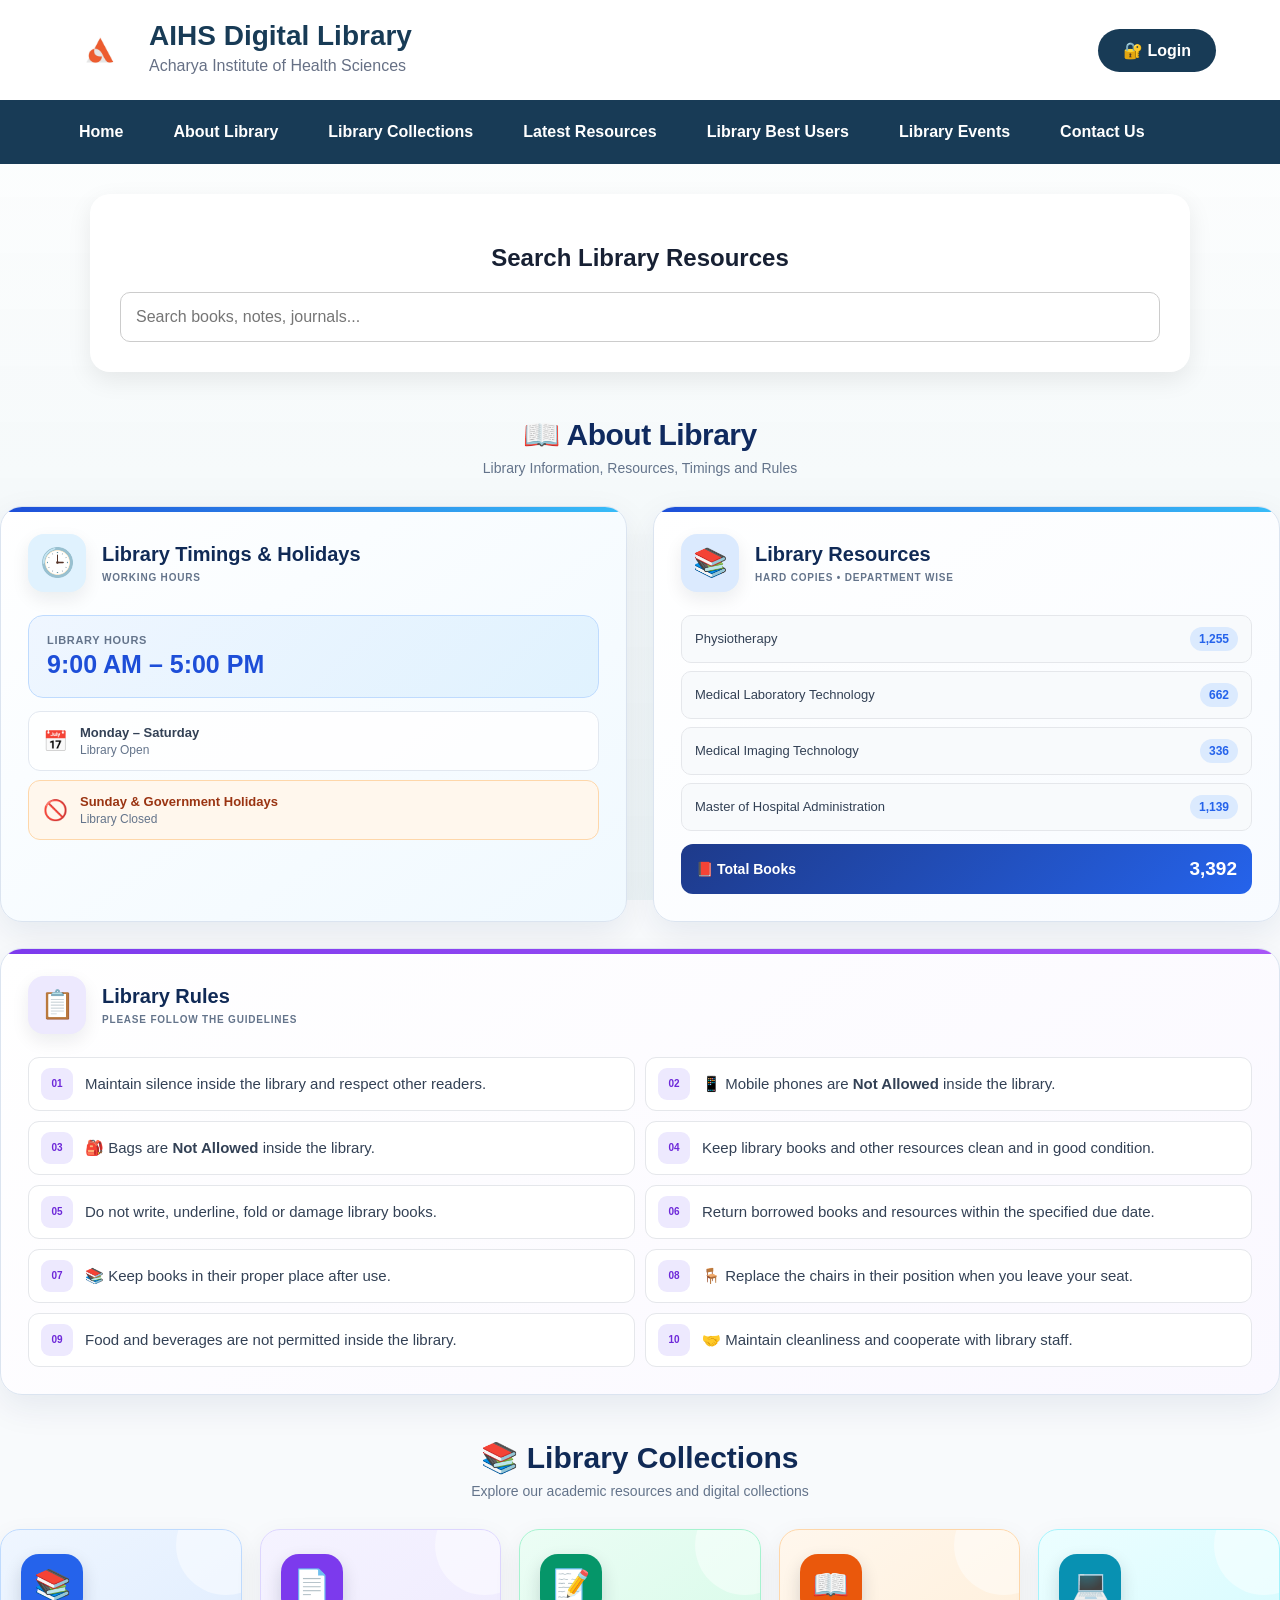
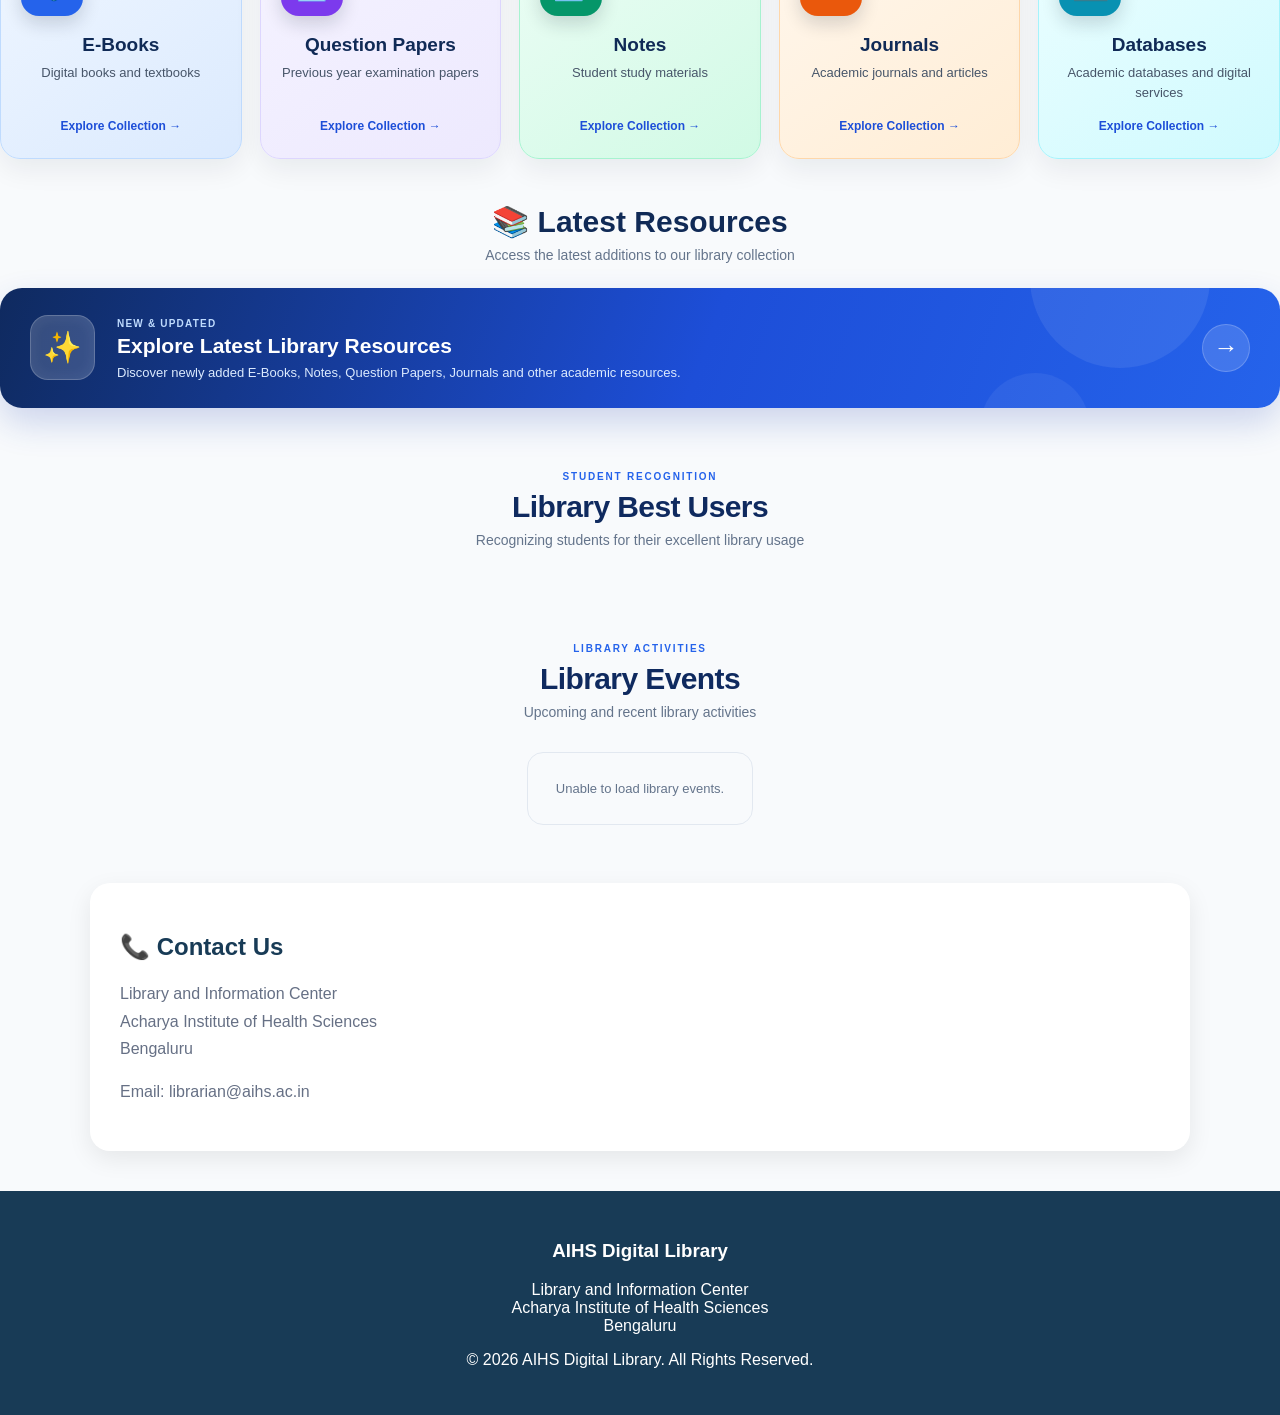
==== index.html @ 99855b99 "Refactor div for studentBestUsers section" ====
<!DOCTYPE html>
<html lang="en">

<head>

<meta charset="UTF-8">

<meta
name="viewport"
content="width=device-width, initial-scale=1.0"
>

<title>AIHS Digital Library</title>

<link
rel="stylesheet"
href="styles.css"
>

<script>

window.addEventListener("pageshow", function(event){

    if(event.persisted){

        location.reload();

    }

});

</script>

</head>


<body>


<!-- =====================================================
     PUBLIC HOME PAGE
===================================================== -->

<div id="publicHome">


<!-- =====================================================
     HEADER
===================================================== -->

<header class="public-header">

    <div class="public-brand">

        <img
        src="logo.jpg"
        alt="AIHS Logo"
        >

        <div>

            <h1>AIHS Digital Library</h1>

            <p>
                Acharya Institute of Health Sciences
            </p>

        </div>

    </div>


    <button
    class="login-btn"
    onclick="showLogin()"
    >

        🔐 Login

    </button>

</header>



<!-- =====================================================
     NAVIGATION
===================================================== -->

<nav class="menu">

    <a href="#searchSection">
        Home
    </a>

    <a href="#aboutSection">
        About Library
    </a>

    <a href="#collectionsSection">
        Library Collections
    </a>

    <a href="#latestSection">
        Latest Resources
    </a>

    <a href="#bestUsersSection">
        Library Best Users
    </a>

    <a href="#noticeSection">
        Library Events
    </a>

    <a href="#contactSection">
        Contact Us
    </a>

</nav>



<!-- =====================================================
     SEARCH
===================================================== -->

<section
id="searchSection"
class="home-search"
>

    <h2>
        Search Library Resources
    </h2>


    <input
    id="publicSearch"
    placeholder="Search books, notes, journals..."
    >

</section>


<!-- =========================
     ABOUT LIBRARY
     ========================= -->

<section id="aboutSection" class="about-library-section">

    <div class="section-title">
        <h2>📖 About Library</h2>
        <p>Library Information, Resources, Timings and Rules</p>
    </div>


    <div class="about-cards-grid">


        <!-- =====================
             CARD 1
             LIBRARY TIMINGS
             ===================== -->

        <div class="about-premium-card timing-card">

            <div class="premium-card-top">

                <div class="premium-icon timing-icon">
                    🕒
                </div>

                <div>
                    <h3>Library Timings & Holidays</h3>
                    <span class="card-label">
                        WORKING HOURS
                    </span>
                </div>

            </div>


            <div class="timing-highlight">

                <span class="timing-small">
                    Library Hours
                </span>

                <strong>
                    9:00 AM – 5:00 PM
                </strong>

            </div>


            <div class="timing-day">

                <span>📅</span>

                <div>
                    <strong>Monday – Saturday</strong>
                    <small>Library Open</small>
                </div>

            </div>


            <div class="timing-holiday">

                <span>🚫</span>

                <div>
                    <strong>
                        Sunday & Government Holidays
                    </strong>

                    <small>
                        Library Closed
                    </small>
                </div>

            </div>

        </div>



        <!-- =====================
             CARD 2
             LIBRARY RESOURCES
             ===================== -->

        <div class="about-premium-card resource-card">

            <div class="premium-card-top">

                <div class="premium-icon resource-icon">
                    📚
                </div>

                <div>
                    <h3>Library Resources</h3>

                    <span class="card-label">
                        HARD COPIES • DEPARTMENT WISE
                    </span>
                </div>

            </div>


            <div class="department-list">

                <div class="department-row">

                    <span>
                        Physiotherapy
                    </span>

                    <strong>
                        1,255
                    </strong>

                </div>


                <div class="department-row">

                    <span>
                        Medical Laboratory Technology
                    </span>

                    <strong>
                        662
                    </strong>

                </div>


                <div class="department-row">

                    <span>
                        Medical Imaging Technology
                    </span>

                    <strong>
                        336
                    </strong>

                </div>


                <div class="department-row">

                    <span>
                        Master of Hospital Administration
                    </span>

                    <strong>
                        1,139
                    </strong>

                </div>

            </div>


            <div class="total-books">

                <span>
                    📕 Total Books
                </span>

                <strong>
                    3,392
                </strong>

            </div>

        </div>



        <!-- =====================
             CARD 3
             LIBRARY RULES
             ===================== -->

        <div class="about-premium-card rules-card">

            <div class="premium-card-top">

                <div class="premium-icon rules-icon">
                    📋
                </div>

                <div>

                    <h3>
                        Library Rules
                    </h3>

                    <span class="card-label">
                        PLEASE FOLLOW THE GUIDELINES
                    </span>

                </div>

            </div>


            <div class="rules-list">


                <div class="rule-row">

                    <span class="rule-number">
                        01
                    </span>

                    <span>
                        Maintain silence inside the library and respect other readers.
                    </span>

                </div>


                <div class="rule-row">

                    <span class="rule-number">
                        02
                    </span>

                    <span>
                        📱 Mobile phones are <strong>Not Allowed</strong> inside the library.
                    </span>

                </div>


                <div class="rule-row">

                    <span class="rule-number">
                        03
                    </span>

                    <span>
                        🎒 Bags are <strong>Not Allowed</strong> inside the library.
                    </span>

                </div>


                <div class="rule-row">

                    <span class="rule-number">
                        04
                    </span>

                    <span>
                        Keep library books and other resources clean and in good condition.
                    </span>

                </div>


                <div class="rule-row">

                    <span class="rule-number">
                        05
                    </span>

                    <span>
                        Do not write, underline, fold or damage library books.
                    </span>

                </div>


                <div class="rule-row">

                    <span class="rule-number">
                        06
                    </span>

                    <span>
                        Return borrowed books and resources within the specified due date.
                    </span>

                </div>


                <div class="rule-row">

                    <span class="rule-number">
                        07
                    </span>

                    <span>
                        📚 Keep books in their proper place after use.
                    </span>

                </div>


                <div class="rule-row">

                    <span class="rule-number">
                        08
                    </span>

                    <span>
                        🪑 Replace the chairs in their position when you leave your seat.
                    </span>

                </div>


                <div class="rule-row">

                    <span class="rule-number">
                        09
                    </span>

                    <span>
                        Food and beverages are not permitted inside the library.
                    </span>

                </div>


                <div class="rule-row">

                    <span class="rule-number">
                        10
                    </span>

                    <span>
                        🤝 Maintain cleanliness and cooperate with library staff.
                    </span>

                </div>


            </div>

        </div>

    </div>

</section>


<!-- =========================
     LIBRARY COLLECTIONS
     ========================= -->

<section id="collectionsSection" class="collections-section">

    <div class="section-title">
        <h2>📚 Library Collections</h2>
        <p>Explore our academic resources and digital collections</p>
    </div>

    <div class="collections-grid">

        <!-- E-BOOKS -->
        <div
            class="collection-card collection-ebooks"
            onclick="openProtected('ebooks')"
        >

            <div class="collection-icon">
                📚
            </div>

            <div class="collection-content">

                <h3>E-Books</h3>

                <p>
                    Digital books and textbooks
                </p>

                <span class="collection-link">
                    Explore Collection →
                </span>

            </div>

        </div>


        <!-- QUESTION PAPERS -->
        <div
            class="collection-card collection-papers"
            onclick="openProtected('questionpapers')"
        >

            <div class="collection-icon">
                📄
            </div>

            <div class="collection-content">

                <h3>Question Papers</h3>

                <p>
                    Previous year examination papers
                </p>

                <span class="collection-link">
                    Explore Collection →
                </span>

            </div>

        </div>


        <!-- NOTES -->
        <div
            class="collection-card collection-notes"
            onclick="openProtected('notes')"
        >

            <div class="collection-icon">
                📝
            </div>

            <div class="collection-content">

                <h3>Notes</h3>

                <p>
                    Student study materials
                </p>

                <span class="collection-link">
                    Explore Collection →
                </span>

            </div>

        </div>


        <!-- JOURNALS -->
        <div
            class="collection-card collection-journals"
            onclick="openProtected('journals')"
        >

            <div class="collection-icon">
                📖
            </div>

            <div class="collection-content">

                <h3>Journals</h3>

                <p>
                    Academic journals and articles
                </p>

                <span class="collection-link">
                    Explore Collection →
                </span>

            </div>

        </div>


        <!-- DATABASES -->
        <div
            class="collection-card collection-databases"
            onclick="openProtected('databases')"
        >

            <div class="collection-icon">
                💻
            </div>

            <div class="collection-content">

                <h3>Databases</h3>

                <p>
                    Academic databases and digital services
                </p>

                <span class="collection-link">
                    Explore Collection →
                </span>

            </div>

        </div>

    </div>

</section>

<!-- =========================
     LATEST RESOURCES
     ========================= -->

<section id="latestSection" class="latest-resources-section">

    <div class="section-title">

        <h2>📚 Latest Resources</h2>

        <p>
            Access the latest additions to our library collection
        </p>

    </div>


    <div
        class="latest-resource-bar"
        onclick="openProtected('latest')"
    >

        <div class="latest-resource-icon">
            ✨
        </div>


        <div class="latest-resource-content">

            <span class="latest-resource-label">
                NEW & UPDATED
            </span>

            <h3>
                Explore Latest Library Resources
            </h3>

            <p>
                Discover newly added E-Books, Notes,
                Question Papers, Journals and other
                academic resources.
            </p>

        </div>


        <div class="latest-resource-arrow">
            →
        </div>

    </div>

</section>
    
<!-- =========================
     LIBRARY BEST USERS
     ========================= -->

<section id="bestUsersSection" class="best-users-section">

    <div class="section-title">

        <span class="section-kicker">
            STUDENT RECOGNITION
        </span>

        <h2>
            Library Best Users
        </h2>

        <p>
            Recognizing students for their excellent library usage
        </p>

    </div>


    <div
        id="publicBestUsers"
        class="professional-users-grid"
    >
    </div>

</section>
    
<section id="noticeSection" class="library-events-section">

    <div class="section-title">
        <span class="section-kicker">LIBRARY ACTIVITIES</span>
        <h2>Library Events</h2>
        <p>Upcoming and recent library activities</p>
    </div>

    <div id="publicEvents" class="professional-events-grid">

        <div class="professional-loading">
            <div class="loading-line"></div>
            <span>Loading Events...</span>
        </div>

    </div>

</section>


<!-- =====================================================
     CONTACT US
===================================================== -->

<section
id="contactSection"
class="contact-box"
>

    <h2>
        📞 Contact Us
    </h2>


    <p>

        Library and Information Center<br>

        Acharya Institute of Health Sciences<br>

        Bengaluru

    </p>


    <p>

        Email: librarian@aihs.ac.in

    </p>

</section>


</div>



<!-- =====================================================
     LOGIN POPUP
===================================================== -->

<div
id="loginView"
class="login-overlay hidden"
>


    <div class="login-card">


        <button
        class="close-login"
        onclick="closeLogin()"
        >

            ✖

        </button>



        <img
        src="logo.jpg"
        class="logo"
        alt="AIHS Logo"
        >



        <h1>
            Acharya Institute of Health Sciences
        </h1>



        <h2>
            Digital Library
        </h2>



        <p class="sub">

            Students & Staff — Secure Library Access

        </p>



        <!-- ROLE TABS -->

        <div class="role-tabs">


            <button
            class="role active"
            data-role="Student"
            >

                Student

            </button>



            <button
            class="role"
            data-role="Staff"
            >

                Staff

            </button>



            <button
            class="role"
            data-role="Librarian"
            >

                Librarian

            </button>


        </div>



        <!-- LOGIN FORM -->

        <form id="loginForm">


            <input
            id="username"
            placeholder="User ID"
            required
            >



            <input
            id="password"
            type="password"
            placeholder="Password"
            required
            >



            <button
            class="primary"
            type="submit"
            >

                Login

            </button>


        </form>



        <div
        id="loginMsg"
        class="msg"
        ></div>



        <p class="note">

            Only authorized AIHS students, staff and
            librarian accounts can access resources.

        </p>


    </div>

</div>



<!-- =====================================================
     LOGGED-IN APPLICATION
     DO NOT REMOVE
===================================================== -->

<div
id="appView"
class="hidden"
>


<header>


    <div class="brand">

        <img
        src="logo.jpg"
        alt="AIHS Logo"
        >

        <div>

            <strong>
                AIHS Digital Library
            </strong>

            <small>
                Acharya Institute of Health Sciences
            </small>

        </div>

    </div>


    <div class="userbar">

        <span id="userInfo"></span>

        <button id="logout">
            Logout
        </button>

    </div>


</header>



<main>


<!-- =====================================================
     STUDENT HERO / SEARCH
===================================================== -->

<section class="hero">


    <h1>
        Welcome to AIHS Digital Library
    </h1>


    <input
    id="search"
    class="big-search"
    placeholder="🔍 Search books, notes, journals, question papers..."
    >


</section>



<!-- =====================================================
     STUDENT DASHBOARD
===================================================== -->

<section
id="studentDashboard"
class="student-dashboard hidden"
>


    <h2>
        📚 Library Collections
    </h2>


    <div class="collection-grid">


        <div
        class="collection-card"
        onclick="openProtected('E-book')"
        >

            <h1>📚</h1>

            <h3>
                E-Books
            </h3>

            <p>
                Digital Books
            </p>

        </div>



        <div
        class="collection-card"
        onclick="openProtected('Question Paper')"
        >

            <h1>📄</h1>

            <h3>
                Question Papers
            </h3>

            <p>
                Previous Examination Papers
            </p>

        </div>



        <div
        class="collection-card"
        onclick="openProtected('Notes')"
        >

            <h1>📝</h1>

            <h3>
                Notes
            </h3>

            <p>
                Study Materials
            </p>

        </div>



        <div
        class="collection-card"
        onclick="openProtected('Journal')"
        >

            <h1>📖</h1>

            <h3>
                Journals
            </h3>

            <p>
                Research Articles
            </p>

        </div>



        <div
        class="collection-card"
        onclick="openProtected('Database')"
        >

            <h1>💻</h1>

            <h3>
                Databases
            </h3>

            <p>
                Academic Databases
            </p>

        </div>


    </div>



    <!-- =================================================
         STUDENT LATEST RESOURCES
    ================================================= -->

    <section class="dashboard-section">


        <div class="section-head">

            <h2>
                📚 Latest Resources
            </h2>

        </div>


        <div
        id="studentLatestResources"
        class="grid"
        >

            Loading Latest Resources...

        </div>


    </section>



    <!-- =================================================
         STUDENT LIBRARY ACTIVITIES
    ================================================= -->

    <section class="dashboard-section">


        <div class="section-head">

            <h2>
            🎉 Library Events & Activities
            </h2>

        </div>


        <div class="activities-grid">


            <!-- BEST USERS -->

            <div class="activity-card">


                <div class="activity-icon">
                    🏆
                </div>


                <div class="activity-content">


                    <h3>
                        Library Best Users
                    </h3>


                    <p>

                        Top students and staff members
                        who actively use the library resources.

                    </p>


                    <div
id="studentBestUsers"
class="activity-list"
>
</div>


                </div>


            </div>



            <!-- EVENTS -->

            <div class="activity-card">


                <div class="activity-icon">
                    🎉
                </div>


                <div class="activity-content">


                    <h3>
                        Library Events
                    </h3>


                    <p>

                        Quiz, Exhibition, Conference,
                        Workshop, Seminar, Orientation
                        and other library activities.

                    </p>


                    <div
id="studentEvents"
class="student-events-grid"
>

    Loading Events...

</div>


                </div>


            </div>


        </div>


    </section>



    <!-- =================================================
         RESOURCE BOX
    ================================================= -->

    <section
    id="resourceBox"
    class="dashboard-section hidden student-hide"
    >


        <div class="section-head">


            <h2>
                📚 Library Resources
            </h2>


            <span id="count"></span>


        </div>



        <div
        id="resources"
        class="grid"
        ></div>



        <div
        id="empty"
        class="empty hidden"
        >

            No resources found.

        </div>


    </section>



    <!-- =================================================
         ADMIN PANEL
    ================================================= -->

    <section
    id="adminPanel"
    class="admin hidden"
    >


        <h2>
            📚 Library Administration
        </h2>


        <div class="collection-grid">


            <div
            class="collection-card"
            onclick="openAdminPage('administration.html')"
            >

                <h1>📚</h1>

                <h3>
                    Library Administration
                </h3>

                <p>
                    Manage Books, Notes, Journals, Users
                </p>

            </div>



            <div
            class="collection-card"
            onclick="openAdminPage('eventsAdmin.html')"
            >

                <h1>🎉</h1>

                <h3>
                    Library Events
                </h3>

                <p>
                    Add, Edit and Delete Events
                </p>

            </div>


        </div>


    </section>


</main>

</div>



<!-- =====================================================
     FOOTER
===================================================== -->

<footer class="footer">


    <h3>
        AIHS Digital Library
    </h3>


    <p>

        Library and Information Center<br>

        Acharya Institute of Health Sciences<br>

        Bengaluru

    </p>


    <p>

        © 2026 AIHS Digital Library.
        All Rights Reserved.

    </p>


</footer>



<script src="app.js"></script>


</body>

</html>
---- styles.css ----
*{
box-sizing:border-box;
}

html{
scroll-behavior:smooth;
}

body{
margin:0;
font-family:Arial,Helvetica,sans-serif;
color:#172033;
background:#eef3f5;
}


body:before{
content:"";
position:fixed;
inset:0;
background:
linear-gradient(
rgba(255,255,255,.88),
rgba(236,244,246,.94)
),
url("https://images.unsplash.com/photo-1507842217343-583bb7270b66?auto=format&fit=crop&w=1800&q=80")
center/cover;
z-index:-1;
}


.hidden{
display:none!important;
}


/* ================= HEADER ================= */


.public-header{

display:flex;
justify-content:space-between;
align-items:center;

padding:15px 5%;

background:white;

box-shadow:0 5px 20px rgba(0,0,0,.08);

position:sticky;
top:0;

z-index:100;

}


.public-brand{

display:flex;
align-items:center;
gap:15px;

}


.public-brand img{

width:70px;
height:70px;

object-fit:contain;

background:white;

border-radius:10px;

}


.public-brand h1{

margin:0;

font-size:28px;

color:#183b56;

}


.public-brand p{

margin:5px 0;

color:#667085;

}


/* LOGIN BUTTON */


.login-btn{

background:#183b56;

color:white;

border:none;

padding:12px 25px;

border-radius:25px;

font-size:16px;

font-weight:bold;

cursor:pointer;

transition:.3s;

}


.login-btn:hover{

transform:translateY(-3px);

}



/* ================= MENU ================= */


.menu{

display:flex;

gap:20px;

padding:15px 5%;

background:#183b56;

position:sticky;

top:0;

z-index:100;

overflow-x:auto;

}


.menu a{

color:white;

text-decoration:none;

font-weight:600;

white-space:nowrap;

padding:8px 15px;

border-radius:8px;

transition:.3s;

}


.menu a:hover{

background:white;

color:#183b56;

}


/* ================= SEARCH ================= */


.home-search{

width:90%;

max-width:1100px;

margin:30px auto;

background:white;

padding:30px;

border-radius:20px;

box-shadow:0 8px 25px rgba(0,0,0,.08);

text-align:center;

}


.home-search input{

width:100%;

padding:15px;

border-radius:10px;

border:1px solid #ccc;

font-size:16px;

}



/* ================= BOX COMMON ================= */


.home-box,
.notice-box,
.about-box,
.contact-box{

width:90%;

max-width:1100px;

margin:25px auto;

background:white;

padding:30px;

border-radius:20px;

box-shadow:0 8px 25px rgba(0,0,0,.08);

}



/* ================= COLLECTION ================= */


.collection-grid{

display:grid;

grid-template-columns:
repeat(auto-fit,minmax(220px,1fr));

gap:20px;

}



.collection-card{

background:#f8fafc;

padding:25px;

border-radius:18px;

text-align:center;

transition:.3s;

cursor:pointer;

}



.collection-card:hover{

transform:translateY(-8px);

box-shadow:0 15px 30px rgba(0,0,0,.15);

}


.collection-card h1{

font-size:45px;

margin:0;

}


.collection-card h3{

color:#183b56;

}



/* ================= NOTICE ================= */


.notice-box li{

padding:8px;

font-size:16px;

}


/* ================= ABOUT CONTACT ================= */


.about-box h2,
.contact-box h2{

color:#183b56;

}


.about-box p,
.contact-box p{

line-height:1.7;

color:#667085;

}



/* ================= LOGIN POPUP ================= */


.login-overlay{

position:fixed;

inset:0;

background:rgba(0,0,0,.55);

display:flex;

justify-content:flex-end;

align-items:flex-start;

padding:80px 40px;

z-index:1000;

}


.login-card{

width:380px;

background:white;

padding:30px;

border-radius:20px;

box-shadow:0 20px 60px rgba(0,0,0,.3);

text-align:center;

}


.logo{

width:100px;

height:100px;

object-fit:contain;

}


.login-card input{

width:100%;

padding:12px;

margin:6px 0;

border-radius:10px;

border:1px solid #ccc;

}


.role-tabs{

display:flex;

gap:8px;

margin:20px 0;

}


.role{

flex:1;

padding:10px;

border-radius:10px;

border:1px solid #ddd;

background:white;

cursor:pointer;

}


.role.active{

background:#183b56;

color:white;

}



.primary{

width:100%;

padding:13px;

background:#183b56;

color:white;

border:none;

border-radius:10px;

font-weight:bold;

cursor:pointer;

}



/* ================= DASHBOARD ================= */


header{

background:#183b56;

color:white;

padding:12px 5%;

display:flex;

justify-content:space-between;

align-items:center;

}


.brand{

display:flex;

gap:12px;

align-items:center;

}


.brand img{

width:50px;

height:50px;

background:white;

border-radius:8px;

}



main{

width:min(1200px,92%);

margin:25px auto;

}


.hero{

background:white;

padding:30px;

border-radius:20px;

}



/* SEARCH TOOLBAR */


.toolbar{

display:grid;

grid-template-columns:2fr 1fr 1fr 1fr;

gap:10px;

background:white;

padding:15px;

border-radius:15px;

}



.toolbar input,
.toolbar select{

padding:12px;

border-radius:10px;

border:1px solid #ccc;

}



/* RESOURCE CARDS */


.grid{

display:grid;

grid-template-columns:
repeat(auto-fit,minmax(250px,1fr));

gap:20px;

}


.card{

background:white;

padding:20px;

border-radius:18px;

box-shadow:0 8px 25px rgba(0,0,0,.08);

}



/* FOOTER */


.footer{

background:#183b56;

color:white;

text-align:center;

padding:30px;

margin-top:40px;

}



/* MOBILE */


@media(max-width:800px){

.public-header{

flex-direction:column;

gap:15px;

}


.menu{

top:0;

}


.toolbar{

grid-template-columns:1fr;

}


.login-overlay{

padding:50px 20px;

}


.login-card{

width:100%;

}

}

.close-login{

position:absolute;

right:15px;

top:15px;

background:#183b56;

color:white;

border:none;

width:30px;

height:30px;

border-radius:50%;

cursor:pointer;

}


.login-card{

position:relative;

}

.collection-card{
text-decoration:none;
color:#172033;
display:block;
cursor:pointer;
}

.collection-card:hover{
transform:translateY(-5px);
box-shadow:0 10px 25px #ddd;
}

.ebook-logo{
    width:120px;
    height:120px;
    object-fit:contain;
}

.big-search{

width:80%;
max-width:700px;

padding:18px;

font-size:18px;

border-radius:12px;

border:1px solid #ccc;

margin-top:20px;

}

/* =========================
   ADMIN DASHBOARD PREMIUM
========================= */

#adminPanel{
    padding:40px 20px;
}


#adminPanel > h2{
    text-align:center;
    font-size:30px;
    margin-bottom:35px;
    color:#1e3a8a;
}



#adminPanel .collection-grid{

    display:grid;

    grid-template-columns:repeat(auto-fit,minmax(280px,1fr));

    gap:35px;

    max-width:900px;

    margin:auto;

}



#adminPanel .collection-card{

    background:white;

    border-radius:20px;

    padding:35px 25px;

    text-align:center;

    box-shadow:
    0 10px 30px rgba(0,0,0,0.12);

    cursor:pointer;

    transition:0.3s ease;

    border:1px solid #eee;

}



#adminPanel .collection-card:hover{

    transform:translateY(-8px);

    box-shadow:
    0 18px 40px rgba(0,0,0,0.18);

}



#adminPanel .collection-card h1{

    font-size:55px;

    margin-bottom:15px;

}



#adminPanel .collection-card h3{

    font-size:22px;

    color:#123b75;

    margin-bottom:12px;

}



#adminPanel .collection-card p{

    color:#666;

    font-size:16px;

    line-height:1.5;

}

/* =========================
   PREMIUM HEADER DESIGN
========================= */

#appView header{

    background:linear-gradient(
        135deg,
        #0f172a,
        #1e40af
    );

    padding:18px 35px;

    display:flex;

    justify-content:space-between;

    align-items:center;

    color:white;

    box-shadow:
    0 8px 25px rgba(0,0,0,0.25);

}



.brand{

    display:flex;

    align-items:center;

    gap:18px;

}



.brand img{

    width:75px;

    height:75px;

    object-fit:contain;

    background:white;

    padding:6px;

    border-radius:50%;

    box-shadow:
    0 5px 15px rgba(0,0,0,0.3);

}



.brand strong{

    display:block;

    font-size:28px;

    letter-spacing:0.5px;

    color:white;

}



.brand small{

    display:block;

    margin-top:6px;

    font-size:15px;

    color:#dbeafe;

}



.userbar{

    display:flex;

    align-items:center;

    gap:15px;

}



.userbar span{

    background:rgba(255,255,255,0.15);

    padding:10px 18px;

    border-radius:25px;

    font-size:15px;

}



.userbar button{

    background:white;

    color:#1e3a8a;

    border:none;

    padding:10px 22px;

    border-radius:25px;

    font-weight:bold;

    cursor:pointer;

    transition:0.3s;

}



.userbar button:hover{

    transform:scale(1.05);

}

/* ===============================
   ADMIN COLLECTION PAGE PREMIUM
================================ */


body{
    background:#f8fafc;
}


/* Back button */

.back-btn{

    background:#1e3a8a;

    color:white;

    padding:10px 22px;

    border-radius:25px;

    text-decoration:none;

    font-weight:600;

}



/* Page title */

.admin-page-title{

    text-align:center;

    margin:35px 0;

}


.admin-page-title h1{

    font-size:32px;

    color:#1e3a8a;

}


.admin-page-title p{

    color:#64748b;

    font-size:17px;

}



/* Add Resource Card */

#uploadForm,
.upload-box{

    max-width:700px;

    margin:40px auto;

    padding:40px;

    background:white;

    border-radius:25px;

    box-shadow:
    0 15px 40px rgba(0,0,0,0.12);

    border:1px solid #e2e8f0;

}



#uploadForm h2,
#uploadForm h3{

    text-align:center;

    color:#1e3a8a;

    margin-bottom:30px;

}



/* Inputs */

#uploadForm input,
#uploadForm select{

    width:100%;

    padding:14px;

    margin:12px 0;

    border-radius:12px;

    border:1px solid #cbd5e1;

    font-size:16px;

}



#uploadForm input:focus,
#uploadForm select:focus{

    outline:none;

    border-color:#2563eb;

    box-shadow:
    0 0 8px rgba(37,99,235,0.25);

}



/* Upload button */

#uploadForm button{

    width:100%;

    padding:15px;

    margin-top:20px;

    border:none;

    border-radius:30px;

    background:linear-gradient(
    135deg,
    #2563eb,
    #1e40af
    );

    color:white;

    font-size:17px;

    font-weight:bold;

    cursor:pointer;

}



#uploadForm button:hover{

    transform:translateY(-2px);

}



/* Uploaded Resources */

#resources{

    margin-top:40px;

}



#resources .card{

    background:white;

    padding:25px;

    border-radius:18px;

    box-shadow:
    0 8px 25px rgba(0,0,0,0.08);

    margin-bottom:20px;

}

/* Administration Page Premium */


.admin-title{

text-align:center;

margin:50px 0 40px;

}


.admin-title h1{

font-size:36px;

color:#1e3a8a;

}


.admin-title p{

font-size:18px;

color:#64748b;

}



.back-button{

background:white;

color:#1e3a8a;

border:none;

padding:12px 25px;

border-radius:30px;

font-weight:bold;

cursor:pointer;

}



.admin-cards{

max-width:900px;

margin:auto;

gap:45px;

}



.premium-card{

padding:45px 30px;

min-height:260px;

display:flex;

flex-direction:column;

justify-content:center;

align-items:center;

background:white;

border-radius:25px;

box-shadow:
0 15px 35px rgba(0,0,0,0.12);

transition:.3s;

}



.premium-card:hover{

transform:translateY(-8px);

}



.card-icon{

font-size:65px;

margin-bottom:20px;

}



.premium-card h3{

font-size:24px;

color:#1e3a8a;

}



.premium-card p{

color:#64748b;

font-size:16px;

line-height:1.6;

text-align:center;

}

/* ==========================
   COLLECTIONS PREMIUM STYLE
========================== */


.resource-upload-card,
.resource-list-box{

max-width:850px;

margin:40px auto;

padding:40px;

background:white;

border-radius:25px;

box-shadow:
0 15px 40px rgba(0,0,0,0.12);

}



.resource-upload-card h2,
.resource-list-box h2{

text-align:center;

color:#1e3a8a;

font-size:26px;

margin-bottom:30px;

}



.form-grid{

display:grid;

grid-template-columns:1fr 1fr;

gap:20px;

}



.form-grid input,
.form-grid select{

padding:15px;

border-radius:12px;

border:1px solid #cbd5e1;

font-size:16px;

}



.upload-btn{

width:100%;

margin-top:30px;

padding:16px;

border:none;

border-radius:30px;

background:linear-gradient(
135deg,
#2563eb,
#1e40af
);

color:white;

font-size:18px;

font-weight:bold;

cursor:pointer;

}



.upload-btn:hover{

transform:translateY(-3px);

}



#resourceList .card{

background:#f8fafc;

padding:25px;

border-radius:18px;

margin-bottom:20px;

box-shadow:
0 8px 20px rgba(0,0,0,0.08);

}



@media(max-width:700px){

.form-grid{

grid-template-columns:1fr;

}

}

.collection-dashboard{

display:grid;
grid-template-columns:repeat(6,1fr);
gap:25px;
margin:40px auto;
max-width:1200px;

}


/* First row 3 cards */

.collection-dashboard .collection-card:nth-child(1),
.collection-dashboard .collection-card:nth-child(2),
.collection-dashboard .collection-card:nth-child(3){

grid-column:span 2;

}


/* Second row 2 cards */

.collection-dashboard .collection-card:nth-child(4),
.collection-dashboard .collection-card:nth-child(5){

grid-column:span 3;

}



.collection-dashboard .collection-card{


padding:35px 25px;

border-radius:25px;

text-align:center;

background:linear-gradient(
135deg,
#ffffff,
#f1f6ff
);

box-shadow:
0 15px 35px rgba(0,0,0,0.12);

border:1px solid rgba(255,255,255,0.7);

transition:0.3s;

cursor:pointer;

}



.collection-dashboard .collection-card:hover{


transform:translateY(-8px);

box-shadow:
0 20px 45px rgba(0,0,0,0.18);


}



.collection-dashboard h1{

font-size:50px;

margin-bottom:15px;

}



.collection-dashboard h3{

font-size:22px;

color:#123b6d;

margin:10px;

}



.collection-dashboard p{

font-size:17px;

font-weight:600;

color:#555;

}




/* Individual card colors */


.collection-dashboard .collection-card:nth-child(1){

background:
linear-gradient(135deg,#e3f2fd,#ffffff);

}



.collection-dashboard .collection-card:nth-child(2){

background:
linear-gradient(135deg,#fff3e0,#ffffff);

}



.collection-dashboard .collection-card:nth-child(3){

background:
linear-gradient(135deg,#f3e5f5,#ffffff);

}



.collection-dashboard .collection-card:nth-child(4){

background:
linear-gradient(135deg,#e8f5e9,#ffffff);

}



.collection-dashboard .collection-card:nth-child(5){

background:
linear-gradient(135deg,#fffde7,#ffffff);

}




@media(max-width:900px){

.collection-dashboard{

grid-template-columns:1fr;

}


.collection-dashboard .collection-card:nth-child(n){

grid-column:span 1;

}

}

/* ===============================
   ADMIN UPLOAD BOX PREMIUM DESIGN
================================ */

.admin-box{
    background:white;
    padding:30px;
    border-radius:18px;
    margin-bottom:30px;
    box-shadow:0 8px 25px rgba(0,0,0,0.08);
}


.admin-box h2{
    margin-bottom:20px;
    font-size:26px;
}


/* Input Fields */

.admin-box input,
.admin-box select{

    width:100%;
    height:52px;

    padding:0 16px;

    font-size:16px;

    border-radius:12px;

    border:1px solid #ddd;

    margin-bottom:15px;

    background:#fafafa;

}



/* File Upload */

.admin-box input[type="file"]{

    height:auto;

    padding:15px;

}



/* Upload Button */

.upload-btn,
.primary{

    width:100%;

    height:55px;

    font-size:18px;

    border-radius:14px;

    cursor:pointer;

}



/* Resource List Cards */

#resourceList{

    display:grid;

    grid-template-columns:repeat(auto-fit,minmax(320px,1fr));

    gap:25px;

}



.resource-card,
.card{

    background:#ffffff;

    padding:25px;

    border-radius:18px;

    box-shadow:0 6px 20px rgba(0,0,0,0.08);

    min-height:230px;

}



.resource-card h3,
.card h3{

    font-size:20px;

    margin-bottom:15px;

}



/* Edit Delete Buttons */

.card button,
.resource-card button{

    padding:10px 18px;

    border-radius:10px;

    border:none;

    font-size:15px;

    cursor:pointer;

    margin-right:8px;

}



/* ===== FINAL LIBRARY COLLECTION LAYOUT ===== */

.collection-dashboard{

display:grid;
grid-template-columns:repeat(6,1fr);
gap:30px;
max-width:1200px;
margin:40px auto;

}


.collection-dashboard .collection-card:nth-child(1),
.collection-dashboard .collection-card:nth-child(2),
.collection-dashboard .collection-card:nth-child(3){

grid-column:span 2;

}


.collection-dashboard .collection-card:nth-child(4),
.collection-dashboard .collection-card:nth-child(5){

grid-column:span 3;

}



.collection-dashboard .collection-card,
.user-card{

min-height:260px;

padding:35px;

border-radius:25px;

display:flex;
flex-direction:column;
justify-content:center;
align-items:center;

background:white;

text-align:center;

box-shadow:
0 10px 30px rgba(0,0,0,.12);

transition:.3s;

}



.collection-dashboard .collection-card:hover,
.user-card:hover{

transform:translateY(-8px);

}



.card-icon{

font-size:60px;

margin-bottom:20px;

}



.collection-dashboard h3,
.user-card h3{

font-size:24px;

color:#1e3a8a;

}



.collection-dashboard p,
.user-card p{

font-size:16px;

color:#64748b;

}



@media(max-width:900px){

.collection-dashboard{

grid-template-columns:repeat(2,1fr);

}

}



@media(max-width:600px){

.collection-dashboard{

grid-template-columns:1fr;

}

}

/* ===============================
 USER MANAGEMENT PREMIUM
=============================== */


.user-management-box{

max-width:1200px;

margin:auto;

}



.user-form-card{

background:white;

padding:40px;

border-radius:25px;

box-shadow:
0 15px 35px rgba(0,0,0,.12);

margin-bottom:40px;

}



.user-form-card h2{

text-align:center;

color:#1e3a8a;

font-size:28px;

}



.user-form-card input,
.user-form-card select{

width:100%;

padding:15px;

margin:10px 0;

border-radius:12px;

border:1px solid #ddd;

font-size:16px;

}



.user-form-card button{

width:100%;

padding:15px;

border:none;

border-radius:30px;

background:linear-gradient(
135deg,
#2563eb,
#1e40af
);

color:white;

font-size:18px;

font-weight:bold;

cursor:pointer;

}




.user-list-container{

display:grid;

grid-template-columns:1fr 1fr;

gap:30px;

}



.user-list-card{

padding:35px;

border-radius:25px;

min-height:350px;

box-shadow:
0 15px 35px rgba(0,0,0,.12);

}



.student-box{

background:linear-gradient(
135deg,
#e3f2fd,
#ffffff
);

}



.staff-box{

background:linear-gradient(
135deg,
#e8f5e9,
#ffffff
);

}



.user-list-card h2{

text-align:center;

color:#1e3a8a;

margin-bottom:25px;

}



.user-list-card table{

width:100%;

border-collapse:collapse;

}



.user-list-card th{

background:white;

padding:12px;

}



.user-list-card td{

padding:12px;

text-align:center;

background:rgba(255,255,255,.7);

}




.edit-btn{

background:#2563eb;

color:white;

}



.delete-btn{

background:#dc2626;

color:white;

}



.user-list-card button{

border:none;

padding:8px 15px;

border-radius:20px;

cursor:pointer;

margin:3px;

}




@media(max-width:800px){

.user-list-container{

grid-template-columns:1fr;

}

}

/* =====================================
   USER MANAGEMENT PREMIUM DESIGN
===================================== */


.user-management-box{

    max-width:1200px;
    margin:40px auto;

}


/* Add User Card */

.user-form-card{

    background:white;

    max-width:600px;

    margin:0 auto 40px;

    padding:35px;

    border-radius:25px;

    box-shadow:
    0 15px 35px rgba(0,0,0,0.12);

    text-align:center;

}


.user-form-card h2{

    color:#1e3a8a;

    font-size:26px;

    margin-bottom:25px;

}


.user-form-card h2 i{

    font-size:35px;

    margin-right:10px;

}



.user-form-card select,
.user-form-card input{

    width:100%;

    padding:15px;

    margin:10px 0;

    border-radius:12px;

    border:1px solid #ddd;

    font-size:16px;

}


.user-form-card button{

    width:100%;

    padding:15px;

    margin-top:15px;

    border:none;

    border-radius:30px;

    background:linear-gradient(
    135deg,
    #2563eb,
    #1e40af
    );

    color:white;

    font-size:17px;

    font-weight:bold;

    cursor:pointer;

}



.user-form-card button:hover{

    transform:translateY(-3px);

}



/* Students and Staff side by side */


.user-list-container{

    display:grid;

    grid-template-columns:1fr 1fr;

    gap:30px;

}



/* Common List Card */


.user-list-card{

    padding:30px;

    border-radius:25px;

    box-shadow:
    0 15px 35px rgba(0,0,0,0.12);

    background:white;

}



.user-list-card h2{

    text-align:center;

    margin-bottom:25px;

}



.user-list-card h2 i{

    font-size:35px;

    margin-right:10px;

}



/* Student Color */


.student-box{

    background:
    linear-gradient(
    135deg,
    #e3f2fd,
    white
    );

}



.student-box h2{

    color:#1565c0;

}



/* Staff Color */


.staff-box{

    background:
    linear-gradient(
    135deg,
    #e8f5e9,
    white
    );

}



.staff-box h2{

    color:#2e7d32;

}



/* Table Design */


.user-list-card table{

    width:100%;

    border-collapse:collapse;

    background:white;

    border-radius:15px;

    overflow:hidden;

}



.user-list-card th{

    background:#1e3a8a;

    color:white;

    padding:14px;

}



.user-list-card td{

    padding:14px;

    text-align:center;

    border-bottom:1px solid #eee;

}



/* Buttons */


.user-list-card button{

    padding:8px 15px;

    border:none;

    border-radius:10px;

    cursor:pointer;

    margin:3px;

}



.edit-btn{

    background:#2563eb;

    color:white;

}



.delete-btn{

    background:#c62828;

    color:white;

}



/* Mobile */


@media(max-width:800px){

.user-list-container{

grid-template-columns:1fr;

}

}

/* =====================================================
   PREMIUM JOURNAL & DATABASE COLLECTION DESIGN
===================================================== */

.collection-page {
    background:
        linear-gradient(
            135deg,
            #f5f7fb 0%,
            #eef2f8 50%,
            #f8fafc 100%
        );
    min-height: 100vh;
}


/* =========================
   PREMIUM HEADER
========================= */

.collection-page .topbar {
    background: rgba(255, 255, 255, 0.96);
    backdrop-filter: blur(12px);
    border-bottom: 1px solid #e5e7eb;
    box-shadow: 0 4px 20px rgba(15, 23, 42, 0.07);
    padding: 14px 28px;
}


.collection-page .brand {
    gap: 13px;
}


.collection-page .brand img {
    width: 46px;
    height: 46px;
    object-fit: contain;
    border-radius: 12px;
    box-shadow: 0 4px 12px rgba(15, 23, 42, 0.12);
}


.collection-page .brand span {
    font-size: 21px;
    font-weight: 700;
    color: #172554;
    letter-spacing: 0.2px;
}


.collection-page .header-right {
    gap: 10px;
}


.collection-page #userInfo {
    background: #f1f5f9;
    color: #334155;
    padding: 9px 14px;
    border-radius: 10px;
    font-size: 14px;
    font-weight: 600;
}


.collection-page .header-right button {
    border: none;
    border-radius: 9px;
    padding: 9px 15px;
    cursor: pointer;
    font-weight: 600;
    transition: 0.2s ease;
}


.collection-page .header-right button:hover {
    transform: translateY(-1px);
}


/* =========================
   MAIN CONTAINER
========================= */

.collection-page .container {
    max-width: 1180px;
    margin: auto;
    padding: 40px 24px 70px;
}


/* =========================
   PREMIUM HERO
========================= */

.collection-page .hero {
    background:
        linear-gradient(
            135deg,
            #172554,
            #1e3a8a,
            #2563eb
        );
    color: white;
    border-radius: 22px;
    padding: 42px 40px;
    margin-bottom: 28px;
    box-shadow:
        0 15px 35px rgba(30, 58, 138, 0.20);
    position: relative;
    overflow: hidden;
}


.collection-page .hero::after {
    content: "";
    position: absolute;
    width: 220px;
    height: 220px;
    right: -70px;
    top: -80px;
    border-radius: 50%;
    background: rgba(255,255,255,0.08);
}


.collection-page .hero h1 {
    margin: 0 0 10px;
    font-size: 32px;
    font-weight: 750;
    position: relative;
    z-index: 1;
}


.collection-page .hero p {
    margin: 0;
    color: #dbeafe;
    font-size: 16px;
    position: relative;
    z-index: 1;
}


/* =========================
   PREMIUM CARDS
========================= */

.collection-page .card {
    background: rgba(255,255,255,0.96);
    border: 1px solid #e2e8f0;
    border-radius: 18px;
    padding: 26px;
    margin-bottom: 25px;
    box-shadow:
        0 8px 25px rgba(15, 23, 42, 0.06);
}


.collection-page .card h2 {
    margin-top: 0;
    margin-bottom: 18px;
    color: #172554;
    font-size: 20px;
}


/* =========================
   LARGE SEARCH BOX
========================= */

.collection-page #searchJournal,
.collection-page #searchDatabase {
    width: 100%;
    box-sizing: border-box;
    height: 58px;
    padding: 0 20px;
    border: 2px solid #dbe3ef;
    border-radius: 13px;
    background: #f8fafc;
    color: #1e293b;
    font-size: 16px;
    outline: none;
    transition: all 0.2s ease;
}


.collection-page #searchJournal::placeholder,
.collection-page #searchDatabase::placeholder {
    color: #94a3b8;
}


.collection-page #searchJournal:focus,
.collection-page #searchDatabase:focus {
    background: white;
    border-color: #2563eb;
    box-shadow:
        0 0 0 4px rgba(37, 99, 235, 0.10);
}


/* =========================
   TABLE WRAPPER
========================= */

.collection-page .table-container {
    width: 100%;
    overflow-x: auto;
    border: 1px solid #e2e8f0;
    border-radius: 15px;
}


/* =========================
   PREMIUM TABLE
========================= */

.collection-page .resource-table {
    width: 100%;
    border-collapse: separate;
    border-spacing: 0;
    min-width: 700px;
    background: white;
}


.collection-page .resource-table thead th {
    background: #172554;
    color: white;
    padding: 17px 22px;
    text-align: left;
    font-size: 14px;
    font-weight: 700;
    letter-spacing: 0.3px;
    white-space: nowrap;
}


.collection-page .resource-table thead th:first-child {
    text-align: center;
    width: 80px;
}


.collection-page .resource-table tbody td {
    padding: 20px 22px;
    border-bottom: 1px solid #edf2f7;
    color: #334155;
    font-size: 15px;
    line-height: 1.5;
    vertical-align: middle;
}


/* SL NUMBER */

.collection-page .resource-table tbody td:first-child {
    text-align: center;
    font-weight: 700;
    color: #2563eb;
    font-size: 16px;
}


/* TITLE */

.collection-page .resource-table tbody td:nth-child(2) {
    font-weight: 600;
    color: #1e293b;
    min-width: 350px;
}


/* ROW HOVER */

.collection-page .resource-table tbody tr {
    transition: 0.2s ease;
}


.collection-page .resource-table tbody tr:hover {
    background: #f8fbff;
}


.collection-page .resource-table tbody tr:last-child td {
    border-bottom: none;
}


/* =========================
   WEBSITE BUTTON
========================= */

.collection-page .website-link {
    display: inline-flex;
    align-items: center;
    justify-content: center;
    gap: 7px;
    background: #2563eb;
    color: white !important;
    text-decoration: none;
    padding: 10px 17px;
    border-radius: 9px;
    font-size: 14px;
    font-weight: 600;
    white-space: nowrap;
    transition: all 0.2s ease;
    box-shadow:
        0 4px 10px rgba(37, 99, 235, 0.18);
}


.collection-page .website-link:hover {
    background: #1d4ed8;
    transform: translateY(-2px);
    box-shadow:
        0 7px 16px rgba(37, 99, 235, 0.25);
}


/* =========================
   MOBILE
========================= */

@media (max-width: 700px) {

    .collection-page .topbar {
        padding: 12px 15px;
    }


    .collection-page .brand span {
        font-size: 17px;
    }


    .collection-page .brand img {
        width: 40px;
        height: 40px;
    }


    .collection-page .header-right {
        gap: 5px;
    }


    .collection-page #userInfo {
        display: none;
    }


    .collection-page .header-right button {
        padding: 8px 10px;
        font-size: 12px;
    }


    .collection-page .container {
        padding: 25px 14px 50px;
    }


    .collection-page .hero {
        padding: 30px 24px;
        border-radius: 18px;
    }


    .collection-page .hero h1 {
        font-size: 26px;
    }


    .collection-page .card {
        padding: 18px;
        border-radius: 15px;
    }


    .collection-page #searchJournal,
    .collection-page #searchDatabase {
        height: 55px;
        font-size: 15px;
    }


    .collection-page .resource-table {
        min-width: 650px;
    }

}

/* =====================================================
   LIBRARY ACTIVITIES
===================================================== */

.activities-grid {
    display: grid;
    grid-template-columns: repeat(2, 1fr);
    gap: 24px;
    margin-top: 20px;
}

.activity-card {
    background: #ffffff;
    border: 1px solid #e2e8f0;
    border-radius: 18px;
    padding: 24px;
    display: flex;
    gap: 20px;
    align-items: flex-start;
    box-shadow: 0 8px 24px rgba(15, 23, 42, 0.06);
    transition: all 0.25s ease;
}

.activity-card:hover {
    transform: translateY(-3px);
    box-shadow: 0 14px 30px rgba(15, 23, 42, 0.10);
}

.activity-icon {
    width: 58px;
    height: 58px;
    min-width: 58px;
    border-radius: 15px;
    background: #eff6ff;
    display: flex;
    align-items: center;
    justify-content: center;
    font-size: 30px;
}

.activity-content {
    flex: 1;
}

.activity-content h3 {
    margin: 0 0 8px;
    color: #172554;
    font-size: 20px;
    font-weight: 700;
}

.activity-content p {
    margin: 0 0 16px;
    color: #64748b;
    font-size: 14px;
    line-height: 1.6;
}

.activity-list {
    display: flex;
    flex-direction: column;
    gap: 9px;
}

.activity-list > div {
    background: #f8fafc;
    border: 1px solid #e5e7eb;
    border-radius: 10px;
    padding: 11px 13px;
    color: #334155;
    font-size: 14px;
}

.activity-list > div:hover {
    background: #f1f5f9;
}


/* =====================================================
   LIBRARY BEST USERS
===================================================== */

.best-user-item {
    display: flex;
    align-items: center;
    justify-content: space-between;
    gap: 12px;
}

.best-user-name {
    font-weight: 600;
    color: #1e293b;
}

.best-user-count {
    font-size: 12px;
    font-weight: 600;
    color: #2563eb;
    background: #dbeafe;
    padding: 5px 9px;
    border-radius: 20px;
}


/* =====================================================
   LIBRARY EVENT ITEM
===================================================== */

.library-event-item {
    display: flex;
    flex-direction: column;
    gap: 4px;
}

.library-event-title {
    font-weight: 600;
    color: #1e293b;
}

.library-event-date {
    font-size: 12px;
    color: #64748b;
}


/* =====================================================
   MOBILE
===================================================== */

@media (max-width: 750px) {

    .activities-grid {
        grid-template-columns: 1fr;
        gap: 18px;
    }

    .activity-card {
        padding: 20px;
        gap: 15px;
    }

    .activity-icon {
        width: 50px;
        height: 50px;
        min-width: 50px;
        font-size: 25px;
    }

    .activity-content h3 {
        font-size: 18px;
    }

}

/* =====================================================
   LIBRARIAN - LIBRARY ACTIVITIES
===================================================== */

.admin-activities {
    margin-top: 42px;
    padding: 30px;
    background: #ffffff;
    border: 1px solid #e2e8f0;
    border-radius: 22px;
    box-shadow: 0 10px 30px rgba(15, 23, 42, 0.07);
}

.admin-activities-header {
    margin-bottom: 24px;
}

.admin-activities-header h2 {
    margin: 0 0 8px;
    color: #172554;
    font-size: 25px;
    font-weight: 750;
}

.admin-activities-header p {
    margin: 0;
    color: #64748b;
    font-size: 14px;
}


/* =====================================================
   ACTIVITY GRID
===================================================== */

.admin-activities-grid {
    display: grid;
    grid-template-columns: repeat(2, minmax(0, 1fr));
    gap: 24px;
}


/* =====================================================
   ACTIVITY CARD
===================================================== */

.admin-activity-card {
    display: flex;
    align-items: flex-start;
    gap: 18px;

    background: linear-gradient(
        135deg,
        #f8fbff 0%,
        #ffffff 100%
    );

    border: 1px solid #dbe5f0;
    border-radius: 18px;

    padding: 24px;

    min-height: 190px;

    transition:
        transform 0.25s ease,
        box-shadow 0.25s ease,
        border-color 0.25s ease;
}

.admin-activity-card:hover {
    transform: translateY(-3px);

    border-color: #bfdbfe;

    box-shadow:
        0 12px 28px rgba(30, 64, 175, 0.10);
}


/* =====================================================
   ACTIVITY ICON
===================================================== */

.admin-activity-icon {
    width: 58px;
    height: 58px;
    min-width: 58px;

    display: flex;
    align-items: center;
    justify-content: center;

    background: #eff6ff;

    border-radius: 15px;

    font-size: 30px;

    box-shadow:
        inset 0 0 0 1px #dbeafe;
}


/* =====================================================
   ACTIVITY CONTENT
===================================================== */

.admin-activity-content {
    flex: 1;
    min-width: 0;
}

.admin-activity-content h3 {
    margin: 0 0 7px;

    color: #172554;

    font-size: 19px;
    font-weight: 700;
}

.admin-activity-content > p {
    margin: 0 0 16px;

    color: #64748b;

    font-size: 13px;

    line-height: 1.6;
}


/* =====================================================
   ACTIVITY LIST
===================================================== */

.admin-activity-list {
    display: flex;
    flex-direction: column;
    gap: 9px;

    max-height: 260px;

    overflow-y: auto;
}


/* =====================================================
   BEST USERS / EVENT ITEMS
===================================================== */

.admin-activity-list .userBox {
    background: #ffffff;

    border: 1px solid #e5e7eb;

    border-radius: 10px;

    padding: 12px 14px;

    margin: 0;

    color: #334155;

    font-size: 13px;

    line-height: 1.6;
}

.admin-activity-list .userBox h3 {
    margin: 0 0 5px;

    font-size: 14px;

    color: #1e3a8a;
}

.admin-activity-list .userBox:hover {
    background: #f8fafc;

    border-color: #bfdbfe;
}


/* =====================================================
   SCROLLBAR
===================================================== */

.admin-activity-list::-webkit-scrollbar {
    width: 6px;
}

.admin-activity-list::-webkit-scrollbar-track {
    background: #f1f5f9;
    border-radius: 10px;
}

.admin-activity-list::-webkit-scrollbar-thumb {
    background: #cbd5e1;
    border-radius: 10px;
}


/* =====================================================
   MOBILE
===================================================== */

@media (max-width: 800px) {

    .admin-activities {
        padding: 20px;
        margin-top: 30px;
        border-radius: 18px;
    }

    .admin-activities-header h2 {
        font-size: 22px;
    }

    .admin-activities-grid {
        grid-template-columns: 1fr;
        gap: 18px;
    }

    .admin-activity-card {
        padding: 20px;
    }

}

@media (max-width: 500px) {

    .admin-activities {
        padding: 16px;
    }

    .admin-activity-card {
        gap: 13px;
        padding: 17px;
    }

    .admin-activity-icon {
        width: 48px;
        height: 48px;
        min-width: 48px;
        font-size: 25px;
    }

    .admin-activity-content h3 {
        font-size: 17px;
    }

}

/* =====================================================
   ADMIN LIBRARY EVENTS
===================================================== */

.admin-event-add-btn {
    border: none;
    background: #2563eb;
    color: #ffffff;

    padding: 10px 16px;

    border-radius: 9px;

    font-size: 13px;
    font-weight: 600;

    cursor: pointer;

    margin-bottom: 16px;

    transition: 0.2s ease;
}

.admin-event-add-btn:hover {
    background: #1d4ed8;
    transform: translateY(-1px);
}


.admin-event-item {
    display: flex;
    align-items: flex-start;
    justify-content: space-between;

    gap: 16px;

    background: #ffffff;

    border: 1px solid #e2e8f0;

    border-radius: 12px;

    padding: 15px;

    margin-bottom: 10px;
}


.admin-event-info {
    flex: 1;
}


.admin-event-info h4 {
    margin: 0 0 6px;

    color: #172554;

    font-size: 15px;
}


.admin-event-meta {
    color: #2563eb;

    font-size: 12px;

    font-weight: 600;

    margin-bottom: 7px;
}


.admin-event-info p {
    margin: 0;

    color: #64748b;

    font-size: 13px;

    line-height: 1.5;
}


.admin-event-actions {
    display: flex;

    gap: 7px;

    flex-shrink: 0;
}


.admin-event-actions button {
    border: none;

    padding: 7px 10px;

    border-radius: 7px;

    background: #eff6ff;

    color: #1d4ed8;

    font-size: 12px;

    font-weight: 600;

    cursor: pointer;
}


.admin-event-actions .event-delete-btn {
    background: #fef2f2;

    color: #dc2626;
}


.admin-empty-event {
    background: #f8fafc;

    border: 1px dashed #cbd5e1;

    border-radius: 10px;

    padding: 15px;

    text-align: center;

    color: #64748b;

    font-size: 13px;
}


/* =====================================================
   EVENT MODAL
===================================================== */

.event-modal {
    position: fixed;

    inset: 0;

    background: rgba(15, 23, 42, 0.55);

    display: flex;

    align-items: center;

    justify-content: center;

    padding: 20px;

    z-index: 9999;
}


.event-modal.hidden {
    display: none;
}


.event-modal-box {
    width: 100%;

    max-width: 520px;

    background: #ffffff;

    border-radius: 18px;

    padding: 25px;

    box-shadow:
        0 25px 60px rgba(15, 23, 42, 0.25);
}


.event-modal-header {
    display: flex;

    align-items: center;

    justify-content: space-between;

    margin-bottom: 20px;
}


.event-modal-header h2 {
    margin: 0;

    color: #172554;

    font-size: 21px;
}


.event-close-btn {
    border: none;

    background: #f1f5f9;

    color: #475569;

    width: 34px;
    height: 34px;

    border-radius: 8px;

    cursor: pointer;

    font-size: 16px;
}


.event-modal-box label {
    display: block;

    margin: 14px 0 6px;

    color: #334155;

    font-size: 13px;

    font-weight: 600;
}


.event-modal-box input,
.event-modal-box select,
.event-modal-box textarea {
    width: 100%;

    box-sizing: border-box;

    border: 1px solid #cbd5e1;

    border-radius: 9px;

    padding: 11px 12px;

    font-size: 14px;

    outline: none;
}


.event-modal-box input:focus,
.event-modal-box select:focus,
.event-modal-box textarea:focus {
    border-color: #2563eb;

    box-shadow:
        0 0 0 3px rgba(37, 99, 235, 0.10);
}


.event-form-actions {
    display: flex;

    gap: 10px;

    margin-top: 20px;
}


.event-form-actions button {
    border: none;

    border-radius: 9px;

    padding: 11px 18px;

    cursor: pointer;

    font-weight: 600;
}


#eventSaveBtn {
    background: #2563eb;

    color: #ffffff;
}


.event-cancel-btn {
    background: #f1f5f9;

    color: #334155;
}


.event-form-msg {
    margin-top: 12px;

    font-size: 13px;

    color: #2563eb;
}


/* =====================================================
   MOBILE
===================================================== */

@media (max-width: 600px) {

    .admin-event-item {
        flex-direction: column;
    }

    .admin-event-actions {
        width: 100%;
    }

    .admin-event-actions button {
        flex: 1;
    }

    .event-modal-box {
        padding: 20px;
    }

}

/* ==============================
   BEST USERS TABLE
============================== */


.best-users-table{

    width:100%;
    border-collapse:collapse;
    margin-top:15px;
    background:white;
    border-radius:12px;
    overflow:hidden;

}



.best-users-table th{

    background:#2563eb;
    color:white;
    padding:12px;
    text-align:left;
    font-size:14px;

}



.best-users-table td{

    padding:12px;
    border-bottom:1px solid #e5e7eb;
    color:#334155;
    font-size:14px;

}



.best-users-table tr:hover{

    background:#f8fafc;

}



.best-users-table th:first-child,
.best-users-table td:first-child{

    width:40%;
    font-weight:600;

}

#publicResources{

display:flex;
gap:15px;
flex-wrap:wrap;

}


.latest-item{

background:white;
padding:12px 18px;
border-radius:10px;
box-shadow:0 2px 8px #ddd;

}

/* =========================================
   PREMIUM ABOUT LIBRARY
   ========================================= */

.about-library-section {
    margin-top: 45px;
    margin-bottom: 45px;
}


/* SECTION TITLE */

.about-library-section .section-title {
    text-align: center;
    margin-bottom: 30px;
}

.about-library-section .section-title h2 {
    margin: 0 0 8px;

    color: #0f2a5f;

    font-size: 30px;
    font-weight: 800;

    letter-spacing: -0.5px;
}

.about-library-section .section-title p {
    margin: 0;

    color: #64748b;

    font-size: 14px;
}


/* =========================================
   THREE CARDS
   ========================================= */

.about-cards-grid {
    display: grid;

    grid-template-columns:
        repeat(2, minmax(0, 1fr));

    gap: 26px;
}


/* =========================================
   PREMIUM CARD
   ========================================= */

.about-premium-card {
    position: relative;

    overflow: hidden;

    background: #ffffff;

    border-radius: 22px;

    padding: 27px;

    border: 1px solid #dbe4f0;

    box-shadow:
        0 12px 35px rgba(15, 42, 95, 0.08);

    transition:
        transform 0.25s ease,
        box-shadow 0.25s ease,
        border-color 0.25s ease;
}

.about-premium-card:hover {
    transform: translateY(-5px);

    border-color: #93c5fd;

    box-shadow:
        0 20px 45px rgba(15, 42, 95, 0.13);
}


/* TOP COLOR STRIPE */

.about-premium-card::before {
    content: "";

    position: absolute;

    top: 0;
    left: 0;
    right: 0;

    height: 5px;

    background: linear-gradient(
        90deg,
        #1d4ed8,
        #38bdf8
    );
}


/* =========================================
   CARD HEADER
   ========================================= */

.premium-card-top {
    display: flex;

    align-items: center;

    gap: 16px;

    margin-bottom: 23px;
}


.premium-icon {
    width: 58px;
    height: 58px;

    min-width: 58px;

    display: flex;

    align-items: center;
    justify-content: center;

    border-radius: 16px;

    font-size: 28px;

    box-shadow:
        0 7px 18px rgba(15, 23, 42, 0.08);
}


.timing-icon {
    background: #e0f2fe;
}


.resource-icon {
    background: #dbeafe;
}


.rules-icon {
    background: #ede9fe;
}


.premium-card-top h3 {
    margin: 0 0 6px;

    color: #102a56;

    font-size: 20px;

    font-weight: 750;
}


.card-label {
    display: block;

    color: #64748b;

    font-size: 10px;

    font-weight: 800;

    letter-spacing: 0.8px;
}


/* =========================================
   TIMINGS CARD
   ========================================= */

.timing-card {
    background:
        linear-gradient(
            145deg,
            #ffffff 0%,
            #f0f9ff 100%
        );
}


.timing-highlight {
    padding: 18px;

    margin-bottom: 13px;

    background:
        linear-gradient(
            135deg,
            #eff6ff,
            #e0f2fe
        );

    border: 1px solid #bfdbfe;

    border-radius: 15px;
}


.timing-small {
    display: block;

    margin-bottom: 4px;

    color: #64748b;

    font-size: 11px;

    font-weight: 700;

    text-transform: uppercase;

    letter-spacing: 0.7px;
}


.timing-highlight strong {
    display: block;

    color: #1d4ed8;

    font-size: 25px;

    font-weight: 800;
}


.timing-day,
.timing-holiday {
    display: flex;

    align-items: center;

    gap: 12px;

    padding: 13px 14px;

    margin-top: 9px;

    background: rgba(255,255,255,0.85);

    border: 1px solid #e2e8f0;

    border-radius: 12px;
}


.timing-day > span,
.timing-holiday > span {
    font-size: 20px;
}


.timing-day strong,
.timing-holiday strong {
    display: block;

    color: #334155;

    font-size: 13px;
}


.timing-day small,
.timing-holiday small {
    display: block;

    margin-top: 3px;

    color: #64748b;

    font-size: 12px;
}


.timing-holiday {
    background: #fff7ed;

    border-color: #fed7aa;
}


.timing-holiday strong {
    color: #9a3412;
}


/* =========================================
   RESOURCE CARD
   ========================================= */

.resource-card {
    background:
        linear-gradient(
            145deg,
            #ffffff 0%,
            #f8fbff 100%
        );
}


.department-list {
    display: flex;

    flex-direction: column;

    gap: 8px;
}


.department-row {
    display: flex;

    align-items: center;

    justify-content: space-between;

    gap: 15px;

    padding: 11px 13px;

    background: #f8fafc;

    border: 1px solid #e5e7eb;

    border-radius: 10px;

    color: #334155;

    font-size: 13px;
}


.department-row span {
    line-height: 1.4;
}


.department-row strong {
    flex-shrink: 0;

    color: #2563eb;

    background: #dbeafe;

    padding: 5px 9px;

    border-radius: 20px;

    font-size: 12px;
}


.total-books {
    display: flex;

    align-items: center;

    justify-content: space-between;

    margin-top: 13px;

    padding: 14px 15px;

    background:
        linear-gradient(
            135deg,
            #1e3a8a,
            #2563eb
        );

    border-radius: 12px;

    color: #ffffff;

    font-size: 14px;

    font-weight: 700;
}


.total-books strong {
    font-size: 19px;
}


/* =========================================
   RULES CARD
   ========================================= */

.rules-card {

    grid-column: 1 / -1;

    background:
        linear-gradient(
            145deg,
            #ffffff 0%,
            #faf8ff 100%
        );
}


.rules-card::before {
    background:
        linear-gradient(
            90deg,
            #7c3aed,
            #a855f7
        );
}


.rules-list {
    display: grid;

    grid-template-columns:
        repeat(2, minmax(0, 1fr));

    gap: 10px;
}


.rule-row {
    display: flex;

    align-items: center;

    gap: 12px;

    min-height: 48px;

    padding: 10px 12px;

    background: #ffffff;

    border: 1px solid #e5e7eb;

    border-radius: 11px;

    color: #334155;

    font-size: 15px;

    line-height: 1.45;

    transition:
        background 0.2s ease,
        border-color 0.2s ease,
        transform 0.2s ease;
}


.rule-row:hover {
    background: #f5f3ff;

    border-color: #c4b5fd;

    transform: translateX(2px);
}


.rule-number {
    display: flex;

    align-items: center;
    justify-content: center;

    width: 32px;
    height: 32px;

    min-width: 32px;

    background: #ede9fe;

    color: #6d28d9;

    border-radius: 9px;

    font-size: 10px;

    font-weight: 800;
}


/* =========================================
   RESPONSIVE
   ========================================= */

@media (max-width: 850px) {

    .about-cards-grid {
        grid-template-columns: 1fr;
    }

    .rules-card {
        grid-column: auto;
    }

    .rules-list {
        grid-template-columns: 1fr;
    }

}


@media (max-width: 500px) {

    .about-library-section {
        margin-top: 30px;
    }

    .about-library-section .section-title h2 {
        font-size: 25px;
    }

    .about-premium-card {
        padding: 20px;

        border-radius: 18px;
    }

    .premium-card-top {
        gap: 12px;
    }

    .premium-icon {
        width: 50px;
        height: 50px;

        min-width: 50px;

        font-size: 24px;
    }

    .premium-card-top h3 {
        font-size: 18px;
    }

    .timing-highlight strong {
        font-size: 21px;
    }

    .department-row {
        font-size: 12px;
    }

}

/* =========================================
   PREMIUM LIBRARY COLLECTIONS
   ========================================= */

.collections-section {
    margin-top: 45px;
    margin-bottom: 45px;
}


.collections-section .section-title {
    text-align: center;
    margin-bottom: 30px;
}

.collections-section .section-title h2 {
    margin: 0 0 8px;

    color: #102a56;

    font-size: 30px;
    font-weight: 800;
}

.collections-section .section-title p {
    margin: 0;

    color: #64748b;

    font-size: 14px;
}


/* GRID */

.collections-grid {
    display: grid;

    grid-template-columns:
        repeat(5, minmax(0, 1fr));

    gap: 18px;
}


/* CARD */

.collection-card {
    position: relative;

    min-height: 230px;

    padding: 24px 20px;

    border-radius: 20px;

    border: 1px solid transparent;

    cursor: pointer;

    overflow: hidden;

    display: flex;

    flex-direction: column;

    justify-content: space-between;

    box-shadow:
        0 10px 28px rgba(15, 23, 42, 0.07);

    transition:
        transform 0.28s ease,
        box-shadow 0.28s ease,
        border-color 0.28s ease;
}


.collection-card:hover {
    transform: translateY(-7px);

    box-shadow:
        0 20px 40px rgba(15, 23, 42, 0.13);
}


/* TOP DECORATIVE GLOW */

.collection-card::after {
    content: "";

    position: absolute;

    width: 100px;
    height: 100px;

    right: -35px;
    top: -35px;

    border-radius: 50%;

    background: rgba(255,255,255,0.45);
}


/* =========================================
   DIFFERENT CARD COLORS
   ========================================= */


/* BLUE */

.collection-ebooks {
    background:
        linear-gradient(
            145deg,
            #eff6ff,
            #dbeafe
        );

    border-color: #bfdbfe;
}

.collection-ebooks .collection-icon {
    background: #2563eb;
}


/* PURPLE */

.collection-papers {
    background:
        linear-gradient(
            145deg,
            #f5f3ff,
            #ede9fe
        );

    border-color: #ddd6fe;
}

.collection-papers .collection-icon {
    background: #7c3aed;
}


/* GREEN */

.collection-notes {
    background:
        linear-gradient(
            145deg,
            #ecfdf5,
            #d1fae5
        );

    border-color: #a7f3d0;
}

.collection-notes .collection-icon {
    background: #059669;
}


/* ORANGE */

.collection-journals {
    background:
        linear-gradient(
            145deg,
            #fff7ed,
            #ffedd5
        );

    border-color: #fed7aa;
}

.collection-journals .collection-icon {
    background: #ea580c;
}


/* CYAN */

.collection-databases {
    background:
        linear-gradient(
            145deg,
            #ecfeff,
            #cffafe
        );

    border-color: #a5f3fc;
}

.collection-databases .collection-icon {
    background: #0891b2;
}


/* =========================================
   PREMIUM ICON
   ========================================= */

.collection-icon {
    position: relative;
    z-index: 2;

    width: 62px;
    height: 62px;

    display: flex;

    align-items: center;
    justify-content: center;

    border-radius: 18px;

    color: #ffffff;

    font-size: 30px;

    box-shadow:
        0 8px 18px rgba(15, 23, 42, 0.16);

    transition:
        transform 0.28s ease;
}


.collection-card:hover .collection-icon {
    transform:
        scale(1.08)
        rotate(-3deg);
}


/* =========================================
   CONTENT
   ========================================= */

.collection-content {
    position: relative;
    z-index: 2;
}


.collection-content h3 {
    margin: 18px 0 7px;

    color: #102a56;

    font-size: 19px;

    font-weight: 800;
}


.collection-content p {
    margin: 0;

    color: #475569;

    font-size: 13px;

    line-height: 1.55;

    min-height: 40px;
}


.collection-link {
    display: inline-block;

    margin-top: 16px;

    color: #1d4ed8;

    font-size: 12px;

    font-weight: 750;
}


/* =========================================
   RESPONSIVE
   ========================================= */

@media (max-width: 1100px) {

    .collections-grid {
        grid-template-columns:
            repeat(3, minmax(0, 1fr));
    }

}


@media (max-width: 700px) {

    .collections-grid {
        grid-template-columns:
            repeat(2, minmax(0, 1fr));

        gap: 14px;
    }

    .collection-card {
        min-height: 210px;

        padding: 20px 17px;
    }

}


@media (max-width: 480px) {

    .collections-grid {
        grid-template-columns: 1fr;
    }

    .collection-card {
        min-height: 180px;
    }

}

/* =========================================
   PREMIUM LATEST RESOURCES BAR
   ========================================= */

.latest-resources-section {
    margin-top: 45px;
    margin-bottom: 45px;
}


.latest-resources-section .section-title {
    text-align: center;
    margin-bottom: 25px;
}

.latest-resources-section .section-title h2 {
    margin: 0 0 8px;

    color: #102a56;

    font-size: 30px;
    font-weight: 800;
}

.latest-resources-section .section-title p {
    margin: 0;

    color: #64748b;

    font-size: 14px;
}


/* =========================================
   MAIN BAR
   ========================================= */

.latest-resource-bar {
    position: relative;

    display: flex;
    align-items: center;

    gap: 22px;

    padding: 25px 30px;

    min-height: 105px;

    background:
        linear-gradient(
            110deg,
            #0f2a5f 0%,
            #1d4ed8 55%,
            #2563eb 100%
        );

    border-radius: 22px;

    cursor: pointer;

    overflow: hidden;

    box-shadow:
        0 15px 35px rgba(30, 64, 175, 0.20);

    transition:
        transform 0.28s ease,
        box-shadow 0.28s ease;
}


.latest-resource-bar:hover {
    transform: translateY(-4px);

    box-shadow:
        0 22px 45px rgba(30, 64, 175, 0.28);
}


/* DECORATIVE CIRCLES */

.latest-resource-bar::before {
    content: "";

    position: absolute;

    width: 180px;
    height: 180px;

    right: 70px;
    top: -100px;

    border-radius: 50%;

    background: rgba(255,255,255,0.08);
}


.latest-resource-bar::after {
    content: "";

    position: absolute;

    width: 110px;
    height: 110px;

    right: 190px;
    bottom: -75px;

    border-radius: 50%;

    background: rgba(255,255,255,0.06);
}


/* =========================================
   ICON
   ========================================= */

.latest-resource-icon {
    position: relative;
    z-index: 2;

    width: 65px;
    height: 65px;

    min-width: 65px;

    display: flex;
    align-items: center;
    justify-content: center;

    background: rgba(255,255,255,0.16);

    border: 1px solid rgba(255,255,255,0.22);

    border-radius: 18px;

    font-size: 31px;

    box-shadow:
        inset 0 0 15px rgba(255,255,255,0.08);
}


/* =========================================
   CONTENT
   ========================================= */

.latest-resource-content {
    position: relative;
    z-index: 2;

    flex: 1;
}


.latest-resource-label {
    display: inline-block;

    margin-bottom: 5px;

    color: #bfdbfe;

    font-size: 10px;

    font-weight: 800;

    letter-spacing: 1.2px;
}


.latest-resource-content h3 {
    margin: 0 0 5px;

    color: #ffffff;

    font-size: 21px;

    font-weight: 800;
}


.latest-resource-content p {
    margin: 0;

    color: #dbeafe;

    font-size: 13px;

    line-height: 1.5;
}


/* =========================================
   ARROW
   ========================================= */

.latest-resource-arrow {
    position: relative;
    z-index: 2;

    width: 48px;
    height: 48px;

    min-width: 48px;

    display: flex;
    align-items: center;
    justify-content: center;

    background: rgba(255,255,255,0.14);

    border: 1px solid rgba(255,255,255,0.20);

    border-radius: 50%;

    color: #ffffff;

    font-size: 25px;

    transition:
        transform 0.25s ease,
        background 0.25s ease;
}


.latest-resource-bar:hover
.latest-resource-arrow {
    transform: translateX(5px);

    background: rgba(255,255,255,0.22);
}


/* =========================================
   MOBILE
   ========================================= */

@media (max-width: 600px) {

    .latest-resource-bar {
        gap: 15px;

        padding: 20px;

        min-height: auto;

        border-radius: 18px;
    }

    .latest-resource-icon {
        width: 52px;
        height: 52px;

        min-width: 52px;

        font-size: 25px;

        border-radius: 14px;
    }

    .latest-resource-content h3 {
        font-size: 17px;
    }

    .latest-resource-content p {
        font-size: 12px;
    }

    .latest-resource-arrow {
        width: 40px;
        height: 40px;

        min-width: 40px;

        font-size: 20px;
    }

}

/* =========================================================
   PROFESSIONAL LIBRARY BEST USERS
   ========================================================= */

.best-users-section,
.library-events-section {
    margin-top: 58px;
    margin-bottom: 58px;
}


/* SECTION TITLE */

.best-users-section .section-title,
.library-events-section .section-title {
    text-align: center;
    margin-bottom: 32px;
}

.section-kicker {
    display: inline-block;

    margin-bottom: 8px;

    color: #2563eb;

    font-size: 10px;
    font-weight: 800;

    letter-spacing: 1.8px;

    text-transform: uppercase;
}

.best-users-section .section-title h2,
.library-events-section .section-title h2 {
    margin: 0 0 8px;

    color: #0f2a5f;

    font-size: 30px;
    font-weight: 800;

    letter-spacing: -0.6px;
}

.best-users-section .section-title p,
.library-events-section .section-title p {
    margin: 0;

    color: #64748b;

    font-size: 14px;
}


/* =========================================================
   BEST USERS
   ========================================================= */

.professional-users-grid {
    display: grid;
    grid-template-columns: repeat(4, minmax(0, 1fr));
    gap: 18px;
}


/* USER CARD */

.professional-user-card {

    position: relative;

    padding: 25px;

    background: #ffffff;

    border: 1px solid #dbe4f0;

    border-radius: 18px;

    box-shadow:
        0 8px 25px rgba(15, 42, 95, 0.06);

    overflow: hidden;

    transition:
        transform 0.25s ease,
        box-shadow 0.25s ease,
        border-color 0.25s ease;
}

.professional-user-card:hover {

    transform: translateY(-5px);

    border-color: #93c5fd;

    box-shadow:
        0 18px 38px rgba(15, 42, 95, 0.11);
}


/* TOP BLUE LINE */

.professional-user-card::before {

    content: "";

    position: absolute;

    top: 0;
    left: 0;
    right: 0;

    height: 4px;

    background:
        linear-gradient(
            90deg,
            #1d4ed8,
            #38bdf8
        );
}


/* USER TOP */

.user-professional-top {

    display: flex;

    align-items: center;

    gap: 15px;

    margin-bottom: 21px;
}


/* RANK */

.user-rank {

    width: 48px;
    height: 48px;

    min-width: 48px;

    display: flex;

    align-items: center;
    justify-content: center;

    border-radius: 13px;

    background: #eff6ff;

    border: 1px solid #dbeafe;

    color: #1d4ed8;

    font-size: 15px;

    font-weight: 800;
}


/* USER INFO */

.user-professional-name {
    margin: 0 0 5px;
    color: #102a56;
    font-size: 21px;
    font-weight: 800;
    letter-spacing: 0.2px;
}

.user-professional-label {
    margin: 0;
    color: #64748b;
    font-size: 12px;
    font-weight: 600;
    line-height: 1.35;
}


/* USER DETAILS */

.user-professional-details {

    display: grid;

    grid-template-columns:
        repeat(2, minmax(0, 1fr));

    gap: 9px;

    padding-top: 16px;

    border-top: 1px solid #edf2f7;
}


.user-detail-box {

    padding: 10px 11px;

    background: #f8fafc;

    border: 1px solid #eef2f7;

    border-radius: 10px;
}


.user-detail-label {

    display: block;

    margin-bottom: 4px;

    color: #94a3b8;

    font-size: 9px;

    font-weight: 800;

    letter-spacing: .7px;

    text-transform: uppercase;
}


.user-detail-value {

    display: block;

    color: #334155;

    font-size: 12px;

    font-weight: 700;

    line-height: 1.35;
}

@media (max-width: 1100px) {

    .professional-users-grid {
        grid-template-columns: repeat(2, minmax(0, 1fr));
    }

}

@media (max-width: 650px) {

    .professional-users-grid {
        grid-template-columns: 1fr;
        gap: 15px;
    }

}


/* =========================================================
   EVENTS
   ========================================================= */

.professional-events-grid {

display:grid;

grid-template-columns:1fr;

gap:30px;

}


/* EVENT CARD */

.professional-event-card {

padding:35px;

border-radius:25px;

max-width:900px;

margin:auto;

}

.professional-event-card:hover {

    transform: translateY(-5px);

    border-color: #93c5fd;

    box-shadow:
        0 18px 38px rgba(15, 42, 95, 0.11);
}

/* EVENT TOP */

.event-professional-top {

    display: flex;

    align-items: flex-start;

    justify-content: space-between;

    gap: 15px;

    margin-bottom: 18px;
}


/* EVENT NUMBER */

.event-number {

    width: 45px;
    height: 45px;

    min-width: 45px;

    display: flex;

    align-items: center;
    justify-content: center;

    border-radius: 12px;

    background: #f1f5f9;

    border: 1px solid #e2e8f0;

    color: #1d4ed8;

    font-size: 13px;

    font-weight: 800;
}


/* CATEGORY */

.event-professional-category {

    display: inline-block;

    margin-bottom: 6px;

    color: #2563eb;

    font-size: 9px;

    font-weight: 800;

    letter-spacing: 1.2px;

    text-transform: uppercase;
}


/* EVENT TITLE */

.professional-event-card h3 {

    margin: 0;

    color: #102a56;

    font-size: 18px;

    font-weight: 800;

    line-height: 1.35;
}


/* DATE */

.professional-event-date {

    display: flex;

    align-items: center;

    gap: 8px;

    margin-top: 14px;

    padding: 10px 12px;

    background: #f8fafc;

    border: 1px solid #e5e7eb;

    border-radius: 9px;

    color: #475569;

    font-size: 11px;

    font-weight: 700;
}


/* DESCRIPTION */

.professional-event-description {

    margin: 13px 0 0;

    color: #64748b;

    font-size: 12px;

    line-height: 1.6;
}

/* =================================
   LARGE EVENT CARD
================================= */

.professional-event-card {

    width:100%;

    padding:35px;

    border-radius:25px;

    background:#ffffff;

    box-shadow:
    0 15px 40px rgba(0,0,0,0.08);

}



/* =================================
   EVENT IMAGE SLIDER
================================= */

.event-slider {

width:100%;

display:flex;

justify-content:center;

align-items:center;

overflow:hidden;

}


.event-slide {

width:70% !important;

max-width:600px !important;

height:350px;

object-fit:cover;

border-radius:20px;

margin:20px auto;

}



/* =================================
   EVENT TITLE
================================= */

.professional-event-card h3 {

font-size:28px;

text-align:center;

}


/* CATEGORY */

.event-professional-category {

    font-size:14px;

    padding:6px 14px;

    border-radius:20px;

}



/* DATE */

.professional-event-date {

    margin-top:15px;

    font-size:16px;

    padding:14px 18px;

}



/* DESCRIPTION */

.professional-event-description {

font-size:16px;

line-height:1.8;

text-align:center;

color:#475569;

margin-top:25px;

}


/* MOBILE */

@media(max-width:650px){

    .professional-event-card{

        padding:20px;

    }


    .event-slider img{

        height:250px;

    }


    .professional-event-card h3{

        font-size:24px;

    }


    .professional-event-description{

        font-size:15px;

    }

}


/* =========================================================
   LOADING / EMPTY
   ========================================================= */

.professional-loading {

    grid-column: 1 / -1;

    min-height: 90px;

    display: flex;

    align-items: center;
    justify-content: center;

    gap: 13px;

    padding: 20px;

    background: #ffffff;

    border: 1px solid #dbe4f0;

    border-radius: 16px;

    color: #64748b;

    font-size: 13px;

    box-shadow:
        0 6px 20px rgba(15, 42, 95, 0.04);
}


.loading-line {

    width: 28px;
    height: 28px;

    border-radius: 50%;

    border: 3px solid #dbeafe;

    border-top-color: #2563eb;

    animation:
        professionalSpin 0.8s linear infinite;
}


@keyframes professionalSpin {

    to {
        transform: rotate(360deg);
    }

}


.professional-empty {

    grid-column: 1 / -1;

    padding: 28px;

    text-align: center;

    background: #f8fafc;

    border: 1px solid #e2e8f0;

    border-radius: 16px;

    color: #64748b;

    font-size: 13px;
}


/* =========================================================
   RESPONSIVE
   ========================================================= */

@media (max-width: 950px) {

    .professional-users-grid,
    .professional-events-grid {

        grid-template-columns:
            repeat(2, minmax(0, 1fr));

    }

}


@media (max-width: 650px) {

    .professional-users-grid,
    .professional-events-grid {

        grid-template-columns: 1fr;

        gap: 15px;

    }

    .best-users-section .section-title h2,
    .library-events-section .section-title h2 {

        font-size: 25px;

    }

    .professional-user-card,
    .professional-event-card {

        padding: 21px;

    }

}

/* =========================================================
   EVENT IMAGE UPLOAD
   ========================================================= */

.event-image-upload-section {

    margin-top: 22px;

    padding: 18px;

    background: #f8fafc;

    border: 1px solid #e2e8f0;

    border-radius: 14px;

}


.event-image-upload-section h3 {

    margin: 0 0 5px;

    color: #102a56;

    font-size: 15px;

    font-weight: 800;

}


.event-image-upload-section p {

    margin: 0 0 16px;

    color: #64748b;

    font-size: 12px;

}


.event-image-upload-section label {

    display: block;

    margin-top: 12px;

    margin-bottom: 6px;

    color: #334155;

    font-size: 12px;

    font-weight: 700;

}


.event-image-upload-section input[type="file"] {

    width: 100%;

    padding: 10px;

    background: #ffffff;

    border: 1px solid #dbe4f0;

    border-radius: 9px;

    font-size: 12px;

}


.event-image-upload-section input[type="file"]:focus {

    outline: none;

    border-color: #2563eb;

}

/* =====================================
   BEST USERS TABLE FIX
===================================== */

.best-users-table-wrapper{
    width:100%;
    overflow-x:auto;
}


.best-users-table{

    width:100%;

    border-collapse:collapse;

    table-layout:fixed;

}


.best-users-table th,
.best-users-table td{

    padding:10px 12px;

    text-align:left;

    vertical-align:middle;

    border-bottom:1px solid #e2e8f0;

}


.best-users-table th:first-child,
.best-users-table td:first-child{

    width:45px;

    text-align:center;

}


.best-users-table th:nth-child(2),
.best-users-table td:nth-child(2){

    width:150px;

}


.best-users-table th:nth-child(3),
.best-users-table td:nth-child(3){

    width:auto;

}


.best-users-table th:last-child,
.best-users-table td:last-child{

    width:140px;

    text-align:center;

}


.best-users-table button{

    padding:6px 10px;

    margin:2px;

    border-radius:6px;

    border:none;

    cursor:pointer;

    font-size:13px;

}

/* =====================================
   PREMIUM ADMIN HEADER
===================================== */

.admin-header-actions{

    display:flex;

    align-items:center;

    gap:12px;

}


#adminUserInfo{

    background:linear-gradient(
        135deg,
        #e0f2fe,
        #f1f5f9
    ) !important;

    color:#0f172a !important;

    padding:10px 18px !important;

    border-radius:12px !important;

    font-size:15px !important;

    font-weight:700 !important;

    box-shadow:
        0 4px 12px rgba(0,0,0,0.08);

}



.logout-btn{

    padding:11px 22px;

    border-radius:10px;

    border:none;

    background:linear-gradient(
        135deg,
        #ef4444,
        #dc2626
    );

    color:white;

    font-size:15px;

    font-weight:700;

    cursor:pointer;

    box-shadow:
        0 5px 15px rgba(239,68,68,0.25);

    transition:0.3s;

}


.logout-btn:hover{

    transform:translateY(-2px);

    box-shadow:
        0 8px 20px rgba(239,68,68,0.35);

}

.event-images{
    display:flex;
    gap:15px;
    flex-wrap:wrap;
    margin-top:15px;
}


.event-images img{

    width:220px;
    height:140px;

    object-fit:cover;

    border-radius:12px;

}

.event-slider{

    width:100%;

    height:280px;

    overflow:hidden;

    margin:20px 0;

    border-radius:18px;

}


.event-slider img{

    width:100%;

    height:280px;

    object-fit:cover;

    transition:0.5s;

}

/* =================================
   CENTER LIBRARY EVENT CARDS
================================= */

.professional-events-grid {

    display:flex;

    justify-content:center;

    align-items:center;

    flex-direction:column;

    width:100%;

}


/* Event Card Width */

.professional-event-card {

    width:90%;

    max-width:900px;

}

.student-events-grid{

display:grid;
grid-template-columns:
repeat(auto-fit,minmax(280px,1fr));

gap:20px;

margin-top:20px;

}



.student-event-image{

width:100%;

height:220px;

object-fit:cover;

border-radius:15px;

margin-top:15px;

}
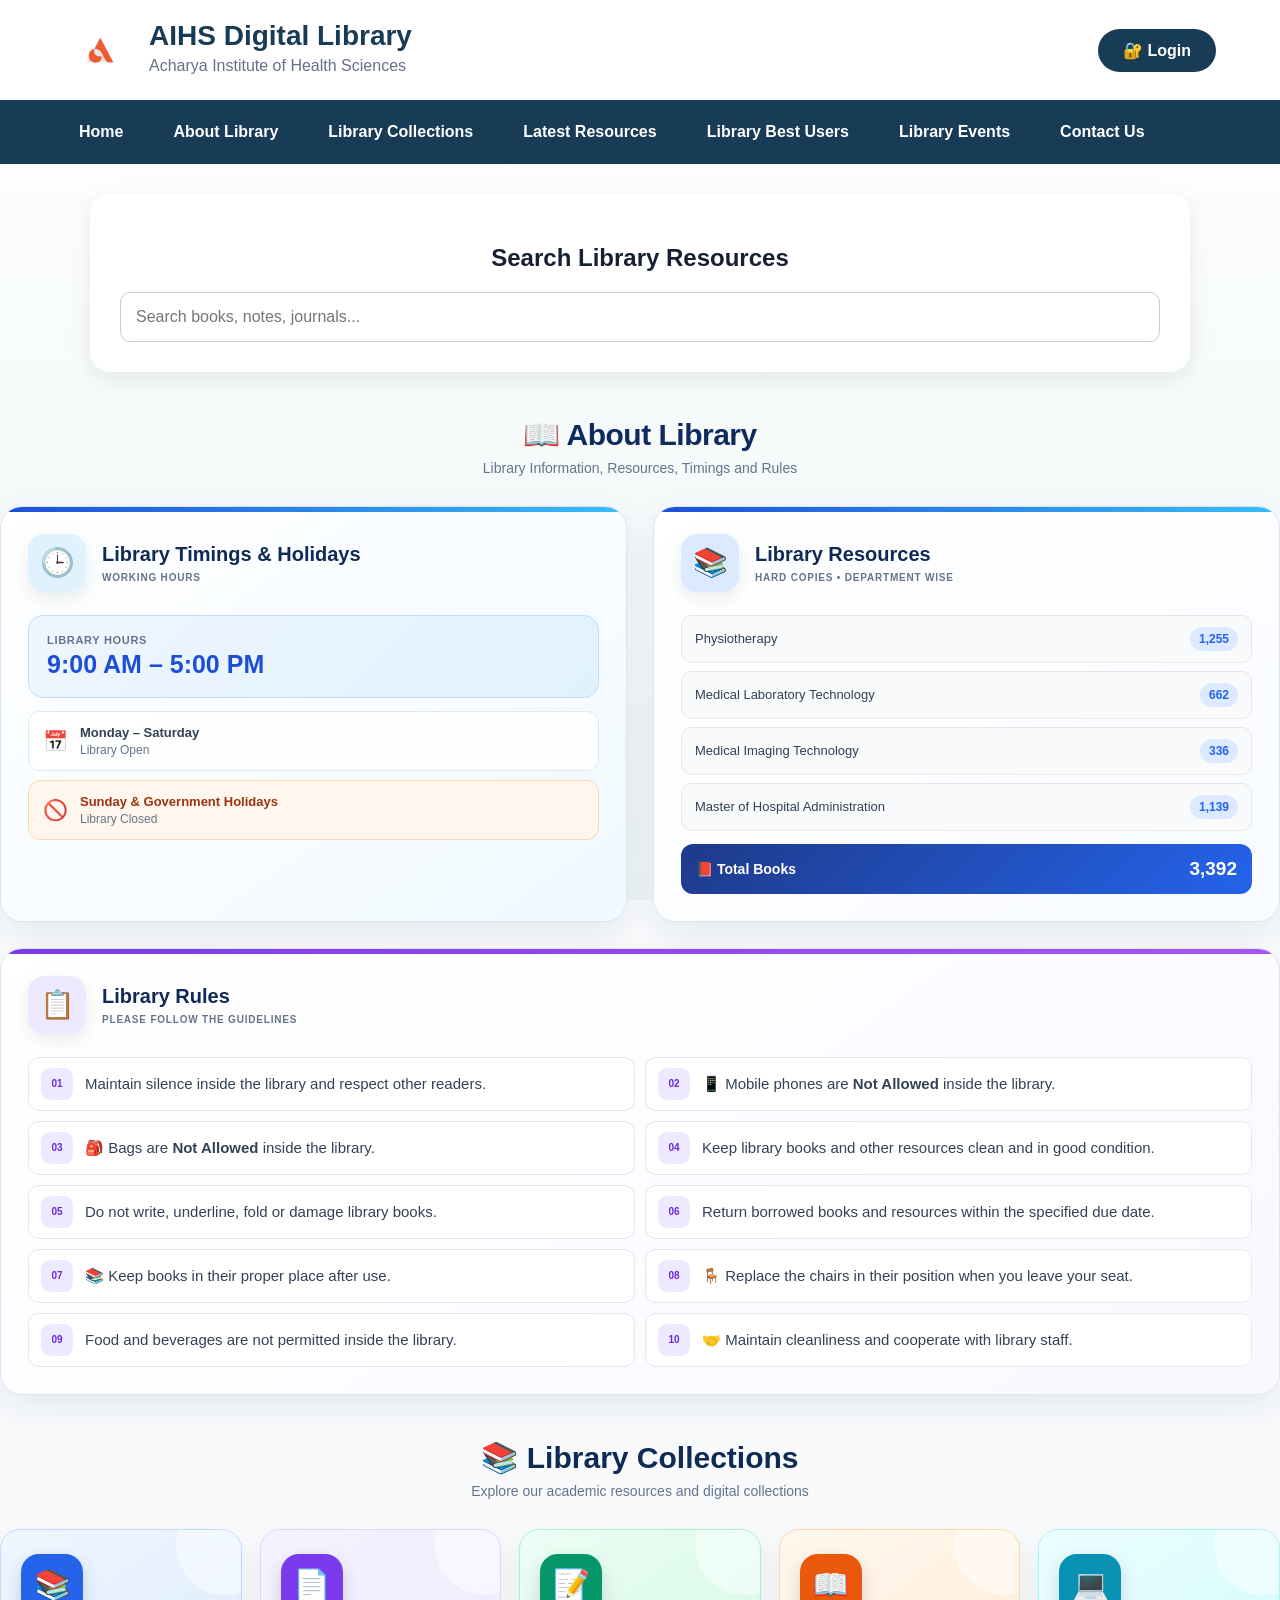
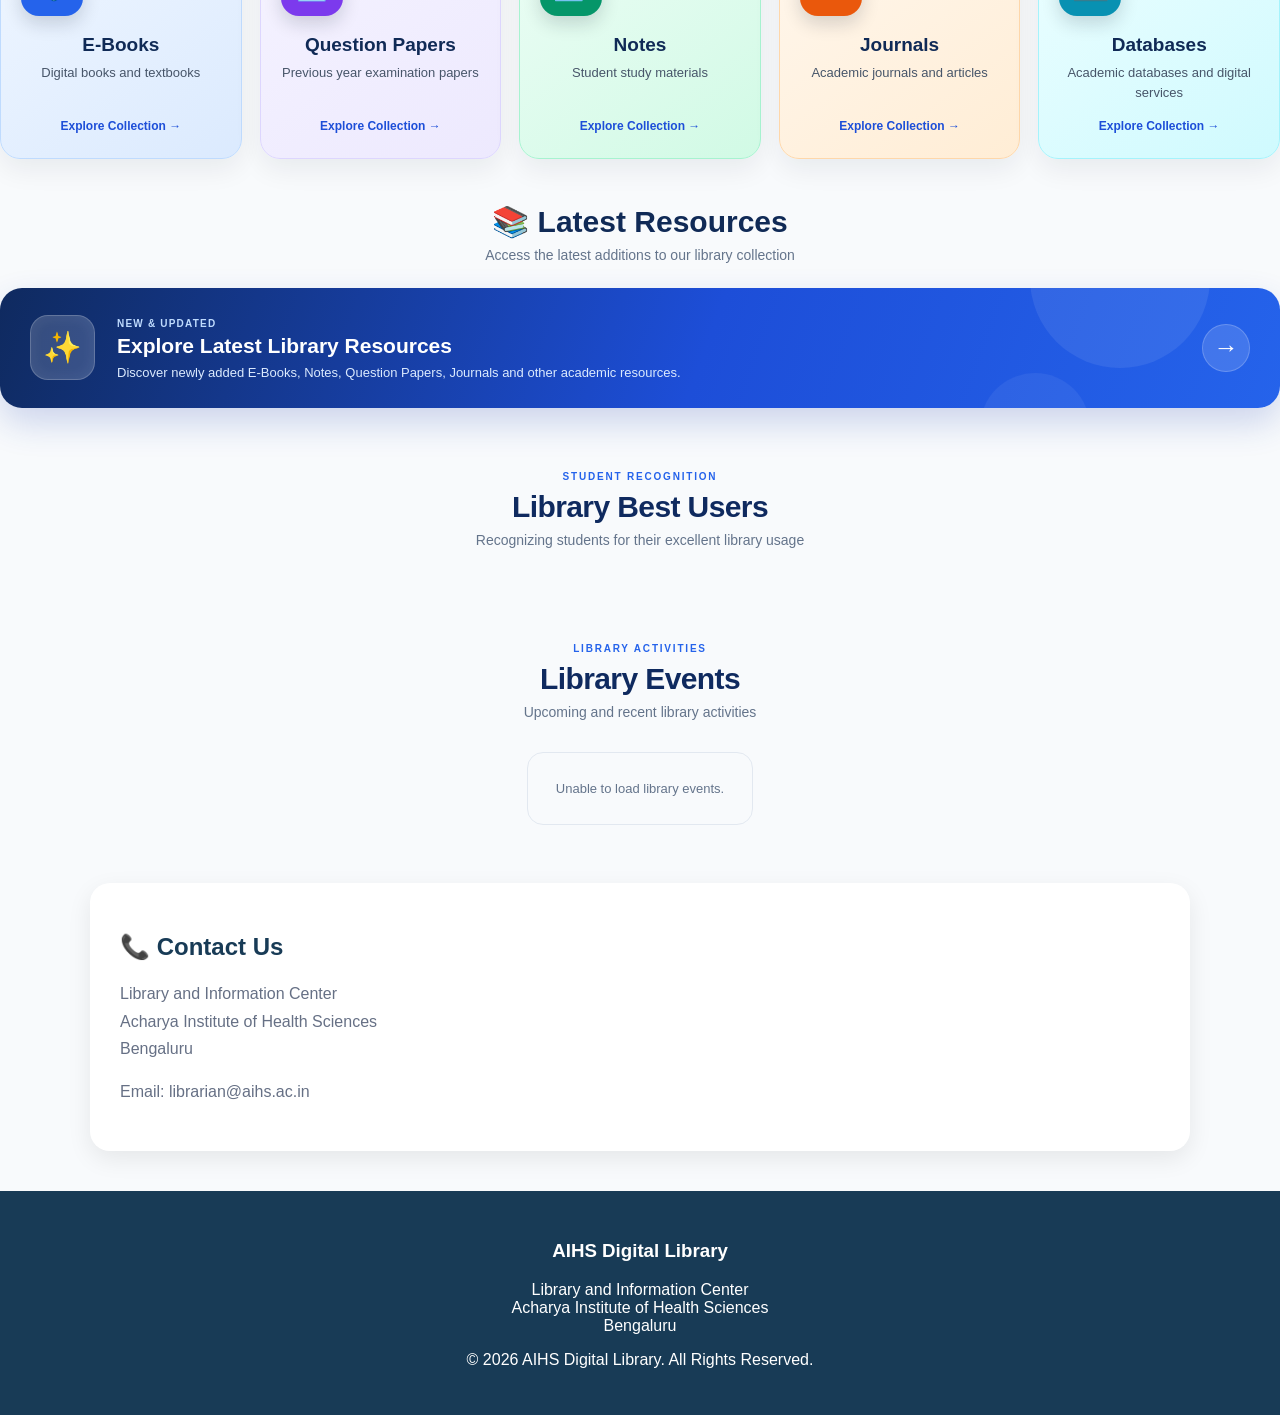
==== commit a58555ae: "Add event image popup to index.html Added a popup for displaying event images with a close button." ====
--- a/index.html
+++ b/index.html
@@ -1414,6 +1414,25 @@
 
 </footer>
 
+    <div 
+id="eventImagePopup"
+class="event-popup hidden"
+onclick="closeEventImage()"
+>
+
+
+<img
+id="popupEventImage"
+>
+
+
+<span class="close-popup">
+✖
+</span>
+
+
+</div>
+
 
 
 <script src="app.js"></script>
--- a/styles.css
+++ b/styles.css
@@ -5843,3 +5843,125 @@
 margin-top:15px;
 
 }
+
+.student-events-grid{
+
+display:grid;
+grid-template-columns:repeat(auto-fit,minmax(300px,1fr));
+gap:25px;
+
+}
+
+
+
+.professional-event-card{
+
+background:white;
+border-radius:18px;
+padding:20px;
+
+box-shadow:
+0 8px 25px rgba(0,0,0,0.08);
+
+border:1px solid #eee;
+
+transition:0.3s;
+
+}
+
+
+
+.professional-event-card:hover{
+
+transform:translateY(-5px);
+
+}
+
+
+
+.event-professional-top{
+
+display:flex;
+gap:15px;
+align-items:center;
+
+}
+
+
+
+.event-number{
+
+width:45px;
+height:45px;
+
+background:#1565c0;
+
+color:white;
+
+border-radius:50%;
+
+display:flex;
+align-items:center;
+justify-content:center;
+
+font-weight:bold;
+
+}
+
+
+
+.event-professional-category{
+
+font-size:13px;
+
+color:#1565c0;
+
+font-weight:600;
+
+}
+
+
+
+.professional-event-card h3{
+
+margin:8px 0;
+
+font-size:20px;
+
+}
+
+
+
+.professional-event-date{
+
+margin:15px 0;
+
+color:#666;
+
+}
+
+
+
+.student-event-image{
+
+width:100%;
+
+max-height:250px;
+
+object-fit:cover;
+
+border-radius:12px;
+
+margin:15px 0;
+
+}
+
+
+
+.professional-event-description{
+
+line-height:1.6;
+
+color:#555;
+
+}
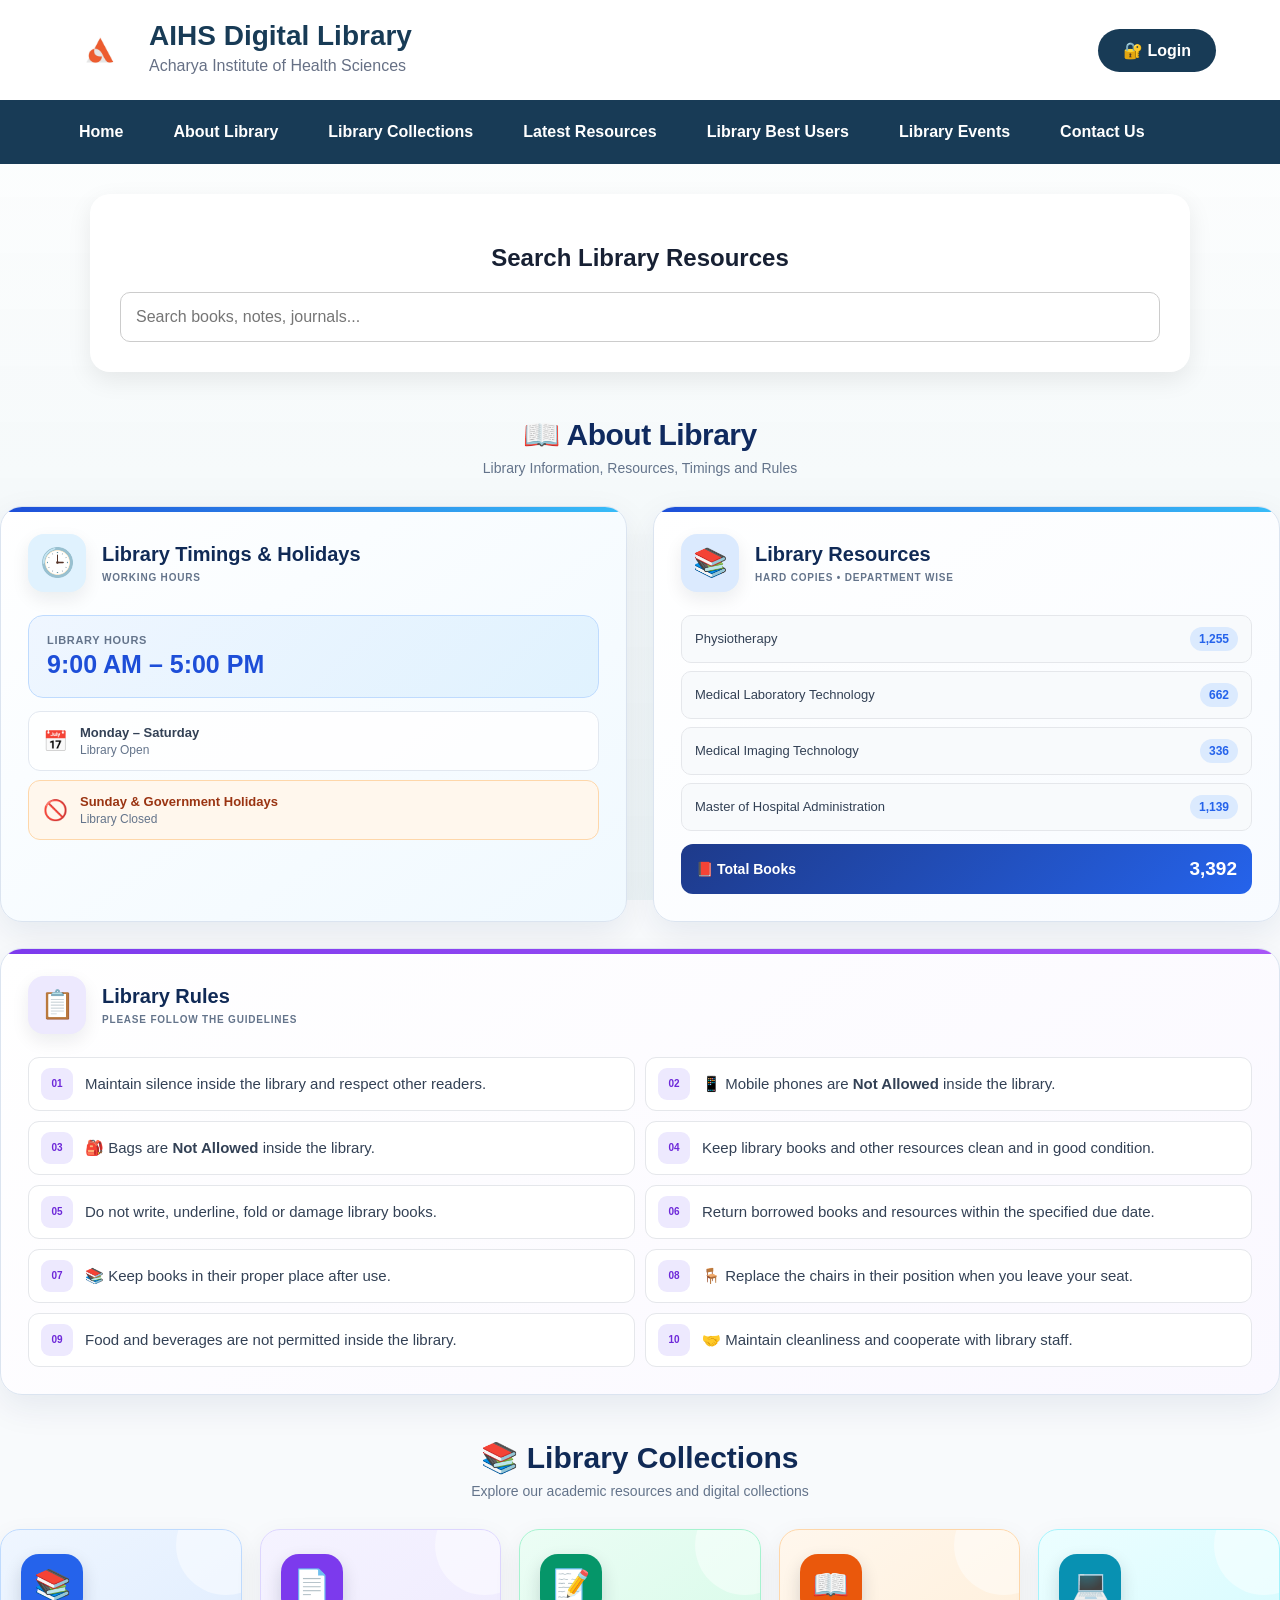
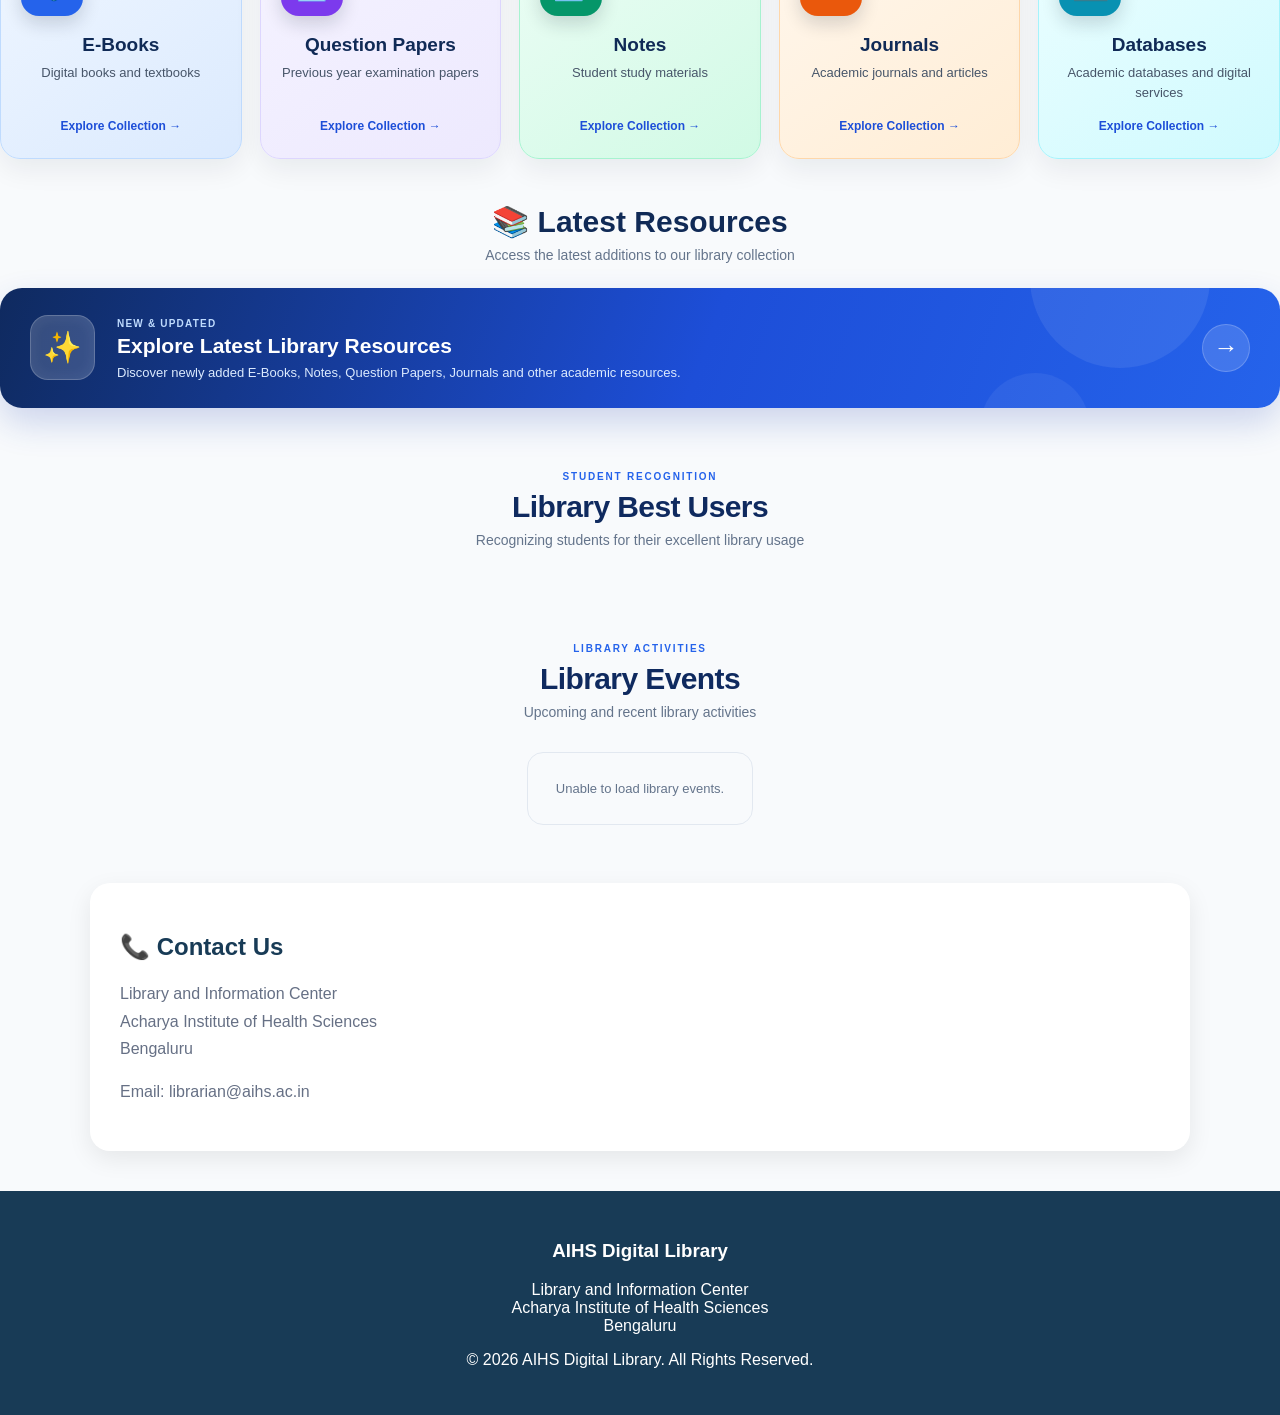
==== commit 01b38a08: "Refactor library activities section in index.html" ====
--- a/index.html
+++ b/index.html
@@ -1158,114 +1158,94 @@
     </section>
 
 
-
-    <!-- =================================================
-         STUDENT LIBRARY ACTIVITIES
-    ================================================= -->
-
-    <section class="dashboard-section">
-
-
-        <div class="section-head">
-
-            <h2>
-            🎉 Library Events & Activities
-            </h2>
-
-        </div>
-
-
-        <div class="activities-grid">
-
-
-            <!-- BEST USERS -->
-
-            <div class="activity-card">
-
-
-                <div class="activity-icon">
-                    🏆
-                </div>
-
-
-                <div class="activity-content">
-
-
-                    <h3>
-                        Library Best Users
-                    </h3>
-
-
-                    <p>
-
-                        Top students and staff members
-                        who actively use the library resources.
-
-                    </p>
-
-
-                    <div
+<!-- LOGIN USER LIBRARY ACTIVITIES -->
+
+<section class="dashboard-section">
+
+
+<div class="section-head">
+
+<h2>
+🎉 Library Activities
+</h2>
+
+</div>
+
+
+<section class="best-users-section">
+
+<div class="section-title">
+
+<span class="section-kicker">
+STUDENT RECOGNITION
+</span>
+
+
+<h2>
+Library Best Users
+</h2>
+
+
+<p>
+Recognizing students for their excellent library usage
+</p>
+
+</div>
+
+
+<div 
 id="studentBestUsers"
-class="activity-list"
->
+class="professional-users-grid">
+
 </div>
 
 
-                </div>
-
-
-            </div>
-
-
-
-            <!-- EVENTS -->
-
-            <div class="activity-card">
-
-
-                <div class="activity-icon">
-                    🎉
-                </div>
-
-
-                <div class="activity-content">
-
-
-                    <h3>
-                        Library Events
-                    </h3>
-
-
-                    <p>
-
-                        Quiz, Exhibition, Conference,
-                        Workshop, Seminar, Orientation
-                        and other library activities.
-
-                    </p>
-
-
-                    <div
+</section>
+
+
+
+
+<section class="library-events-section">
+
+
+<div class="section-title">
+
+<span class="section-kicker">
+LIBRARY ACTIVITIES
+</span>
+
+
+<h2>
+Library Events
+</h2>
+
+
+<p>
+Upcoming and recent library activities
+</p>
+
+
+</div>
+
+
+
+<div 
 id="studentEvents"
-class="student-events-grid"
->
-
-    Loading Events...
+class="professional-events-grid">
+
+
+Loading Events...
+
 
 </div>
 
 
-                </div>
-
-
-            </div>
-
-
-        </div>
-
-
-    </section>
-
+
+</section>
+
+
+</section>
+   
 
 
     <!-- =================================================
--- a/styles.css
+++ b/styles.css
@@ -5965,3 +5965,142 @@
 color:#555;
 
 }
+
+.event-gallery{
+
+position:relative;
+
+height:250px;
+
+overflow:hidden;
+
+border-radius:15px;
+
+margin-top:15px;
+
+}
+
+
+
+.event-slide-image{
+
+width:100%;
+
+height:250px;
+
+object-fit:cover;
+
+border-radius:15px;
+
+display:none;
+
+cursor:pointer;
+
+}
+
+
+
+.event-slide-image.active{
+
+display:block;
+
+animation:fadeImage 1s;
+
+}
+
+
+
+@keyframes fadeImage{
+
+from{
+
+opacity:0.3;
+
+}
+
+to{
+
+opacity:1;
+
+}
+
+}
+
+
+
+/* POPUP */
+
+
+.event-popup{
+
+position:fixed;
+
+top:0;
+
+left:0;
+
+width:100%;
+
+height:100%;
+
+background:
+rgba(0,0,0,0.85);
+
+display:flex;
+
+justify-content:center;
+
+align-items:center;
+
+z-index:9999;
+
+}
+
+
+
+.event-popup img{
+
+max-width:90%;
+
+max-height:90%;
+
+border-radius:15px;
+
+}
+
+
+
+.close-popup{
+
+position:absolute;
+
+top:30px;
+
+right:40px;
+
+font-size:35px;
+
+color:white;
+
+cursor:pointer;
+
+}
+
+
+
+.hidden{
+
+display:none;
+
+}
+
+.event-slider img{
+    display:none;
+    width:100%;
+    max-width:500px;
+    border-radius:12px;
+}
+
+.event-slider img:first-child{
+    display:block;
+}
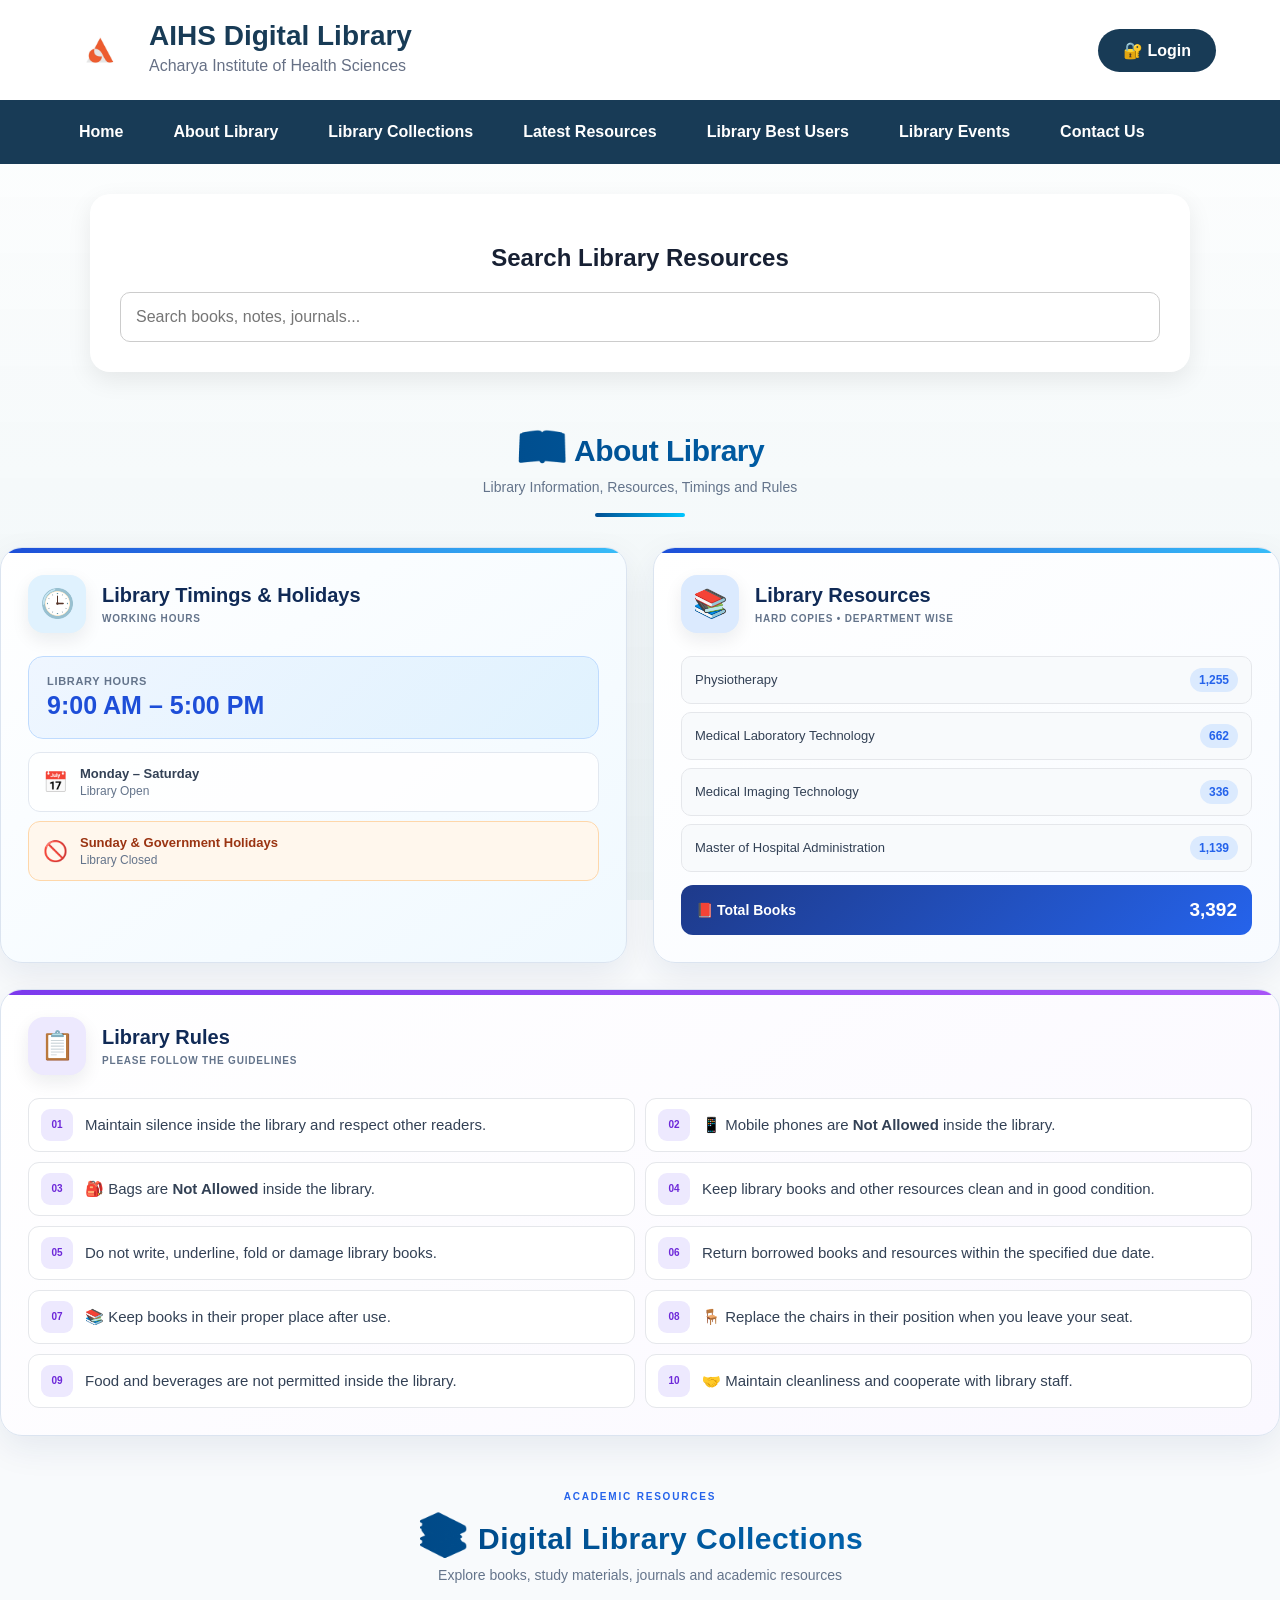
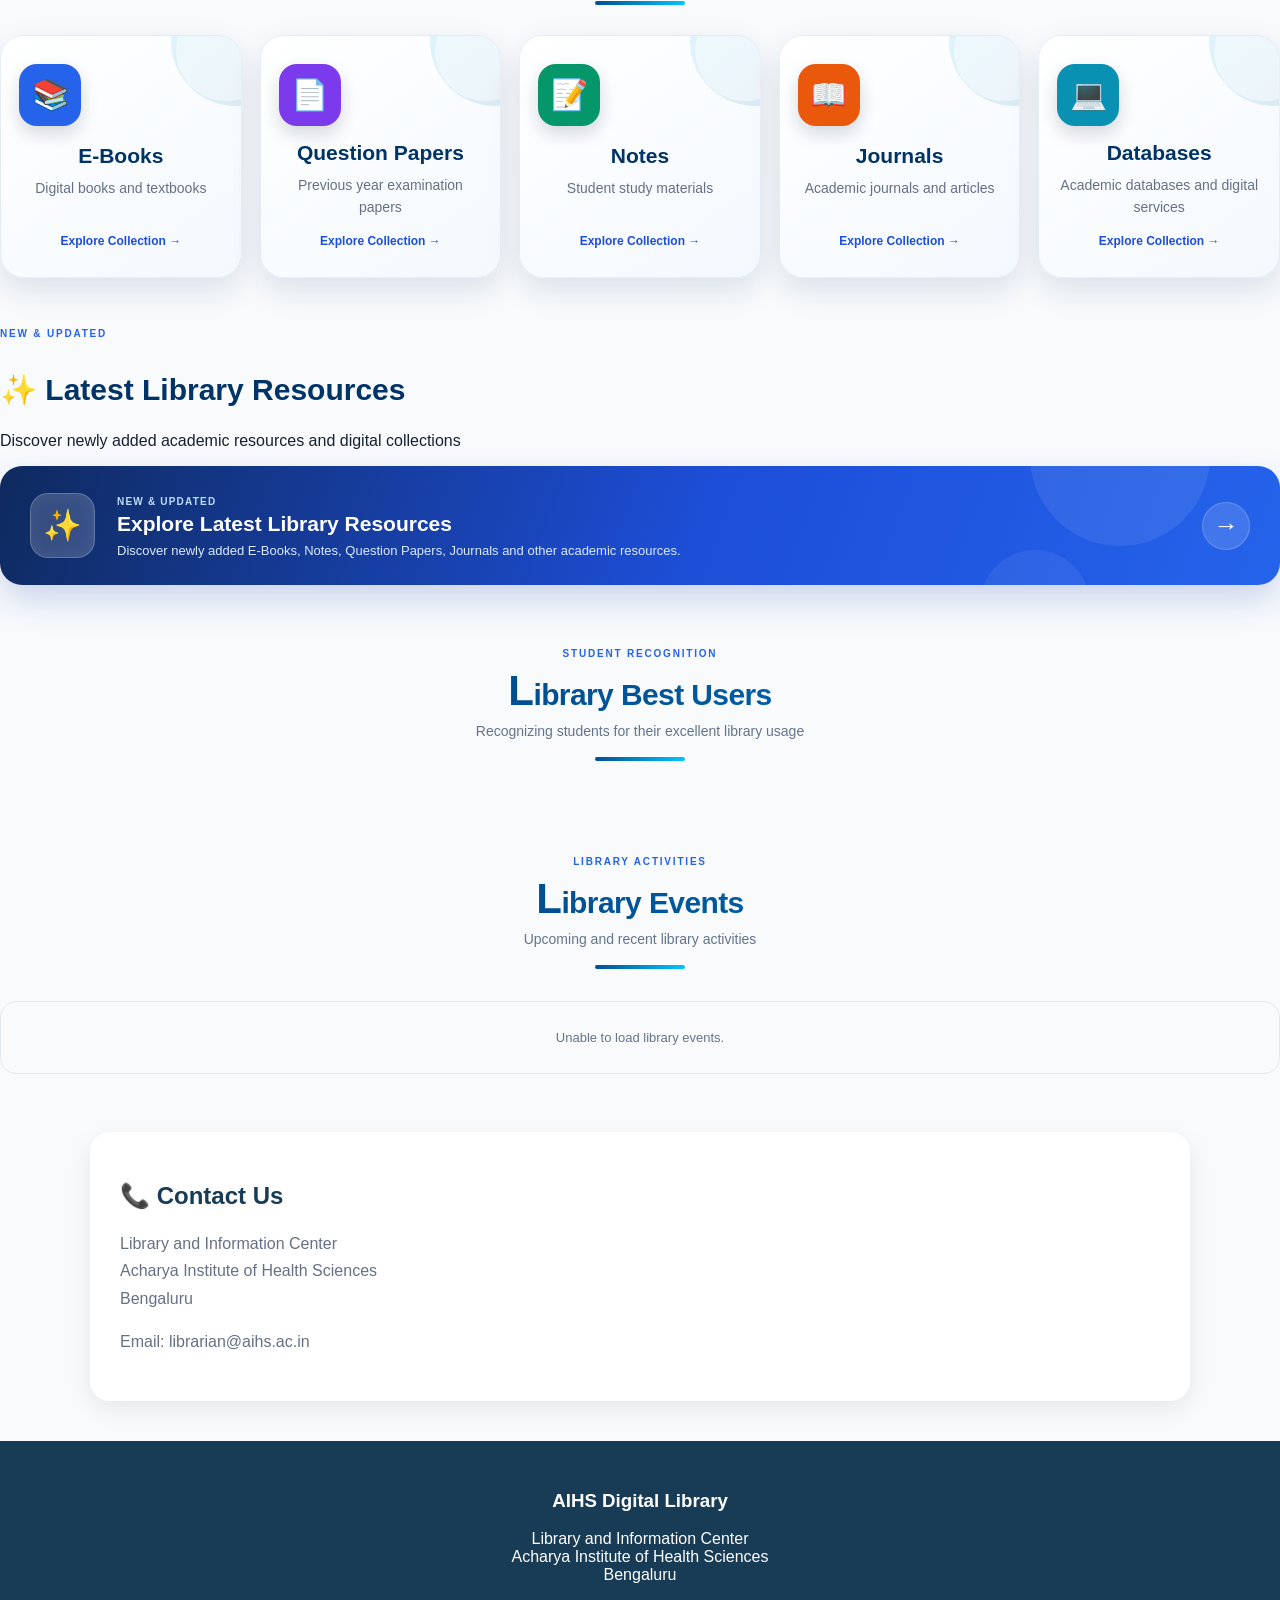
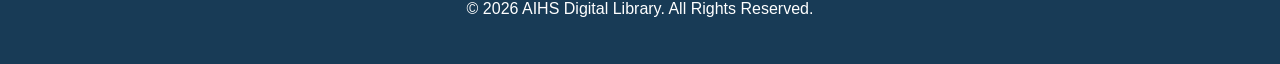
==== commit c9e1d3be: "Revise library collections and latest resources sections" ====
--- a/index.html
+++ b/index.html
@@ -499,9 +499,20 @@
 <section id="collectionsSection" class="collections-section">
 
     <div class="section-title">
-        <h2>📚 Library Collections</h2>
-        <p>Explore our academic resources and digital collections</p>
-    </div>
+
+    <span class="section-kicker">
+        ACADEMIC RESOURCES
+    </span>
+
+    <h2>
+        📚 Digital Library Collections
+    </h2>
+
+    <p>
+        Explore books, study materials, journals and academic resources
+    </p>
+
+</div>
 
     <div class="collections-grid">
 
@@ -649,16 +660,22 @@
 
 <section id="latestSection" class="latest-resources-section">
 
-    <div class="section-title">
-
-        <h2>📚 Latest Resources</h2>
-
-        <p>
-            Access the latest additions to our library collection
-        </p>
-
-    </div>
-
+    
+    <div class="section-head">
+
+    <span class="section-kicker">
+        NEW & UPDATED
+    </span>
+
+    <h2>
+        ✨ Latest Library Resources
+    </h2>
+
+    <p>
+        Discover newly added academic resources and digital collections
+    </p>
+
+</div>
 
     <div
         class="latest-resource-bar"
@@ -1158,46 +1175,32 @@
     </section>
 
 
-<!-- LOGIN USER LIBRARY ACTIVITIES -->
-
-<section class="dashboard-section">
-
-
-<div class="section-head">
-
-<h2>
-🎉 Library Activities
-</h2>
-
-</div>
-
+   <!-- LOGIN USER LIBRARY ACTIVITIES -->
 
 <section class="best-users-section">
 
-<div class="section-title">
-
-<span class="section-kicker">
-STUDENT RECOGNITION
-</span>
-
-
-<h2>
-Library Best Users
-</h2>
-
-
-<p>
-Recognizing students for their excellent library usage
-</p>
-
-</div>
-
-
-<div 
-id="studentBestUsers"
-class="professional-users-grid">
-
-</div>
+    <div class="section-title">
+
+        <span class="section-kicker">
+            STUDENT RECOGNITION
+        </span>
+
+        <h2>
+            Library Best Users
+        </h2>
+
+        <p>
+            Recognizing students for their excellent library usage
+        </p>
+
+    </div>
+
+
+    <div
+    id="studentBestUsers"
+    class="professional-users-grid">
+
+    </div>
 
 
 </section>
@@ -1208,45 +1211,40 @@
 <section class="library-events-section">
 
 
-<div class="section-title">
-
-<span class="section-kicker">
-LIBRARY ACTIVITIES
-</span>
-
-
-<h2>
-Library Events
-</h2>
-
-
-<p>
-Upcoming and recent library activities
-</p>
-
-
-</div>
-
-
-
-<div 
-id="studentEvents"
-class="professional-events-grid">
-
-
-Loading Events...
-
-
-</div>
+    <div class="section-title">
+
+        <span class="section-kicker">
+            LIBRARY ACTIVITIES
+        </span>
+
+
+        <h2>
+            Library Events
+        </h2>
+
+
+        <p>
+            Upcoming and recent library activities
+        </p>
+
+
+    </div>
+
+
+
+    <div
+    id="studentEvents"
+    class="professional-events-grid">
+
+
+    Loading Events...
+
+
+    </div>
 
 
 
 </section>
-
-
-</section>
-   
-
 
     <!-- =================================================
          RESOURCE BOX
--- a/styles.css
+++ b/styles.css
@@ -6104,3 +6104,855 @@
 .event-slider img:first-child{
     display:block;
 }
+
+.professional-users-grid{
+
+display:grid;
+grid-template-columns:repeat(auto-fit,minmax(250px,1fr));
+gap:20px;
+
+}
+
+
+.professional-user-card{
+
+background:white;
+padding:20px;
+border-radius:15px;
+box-shadow:0 5px 20px rgba(0,0,0,.1);
+
+}
+
+/* =====================================
+   STUDENT DASHBOARD PREMIUM DESIGN
+===================================== */
+
+
+.student-dashboard{
+    padding:40px 20px;
+}
+
+
+/* Welcome Search */
+
+.hero{
+    background:
+    linear-gradient(135deg,#004e92,#000428);
+    color:white;
+    padding:45px;
+    border-radius:20px;
+    margin-bottom:35px;
+    text-align:center;
+}
+
+
+.hero h1{
+    font-size:32px;
+    margin-bottom:20px;
+}
+
+
+.big-search{
+
+    width:80%;
+    max-width:650px;
+
+    padding:16px 22px;
+
+    border-radius:50px;
+
+    border:none;
+
+    font-size:16px;
+
+    outline:none;
+
+}
+
+
+/* Collection Cards */
+
+.collection-grid{
+
+    display:grid;
+
+    grid-template-columns:
+    repeat(auto-fit,minmax(220px,1fr));
+
+    gap:25px;
+
+}
+
+
+
+.collection-card{
+
+    background:white;
+
+    padding:30px 20px;
+
+    border-radius:22px;
+
+    text-align:center;
+
+    box-shadow:
+    0 10px 25px rgba(0,0,0,.12);
+
+    cursor:pointer;
+
+    transition:.3s;
+
+}
+
+
+.collection-card:hover{
+
+    transform:translateY(-8px);
+
+    box-shadow:
+    0 15px 35px rgba(0,0,0,.20);
+
+}
+
+
+.collection-card h1{
+
+    font-size:45px;
+
+}
+
+
+.collection-card h3{
+
+    color:#004e92;
+
+}
+
+
+/* Latest Resource Cards */
+
+#studentLatestResources{
+
+    display:grid;
+
+    grid-template-columns:
+    repeat(auto-fit,minmax(260px,1fr));
+
+    gap:20px;
+
+}
+
+
+
+#studentLatestResources .card{
+
+
+background:white;
+
+padding:22px;
+
+border-radius:18px;
+
+box-shadow:
+0 8px 20px rgba(0,0,0,.12);
+
+
+border-left:5px solid #004e92;
+
+
+}
+
+
+
+#studentLatestResources a{
+
+
+display:inline-block;
+
+margin-top:15px;
+
+background:#004e92;
+
+color:white;
+
+padding:10px 18px;
+
+border-radius:25px;
+
+text-decoration:none;
+
+
+}
+
+
+
+/* Best Users */
+
+.professional-users-grid{
+
+
+display:grid;
+
+grid-template-columns:
+repeat(auto-fit,minmax(250px,1fr));
+
+gap:25px;
+
+
+}
+
+
+
+.professional-user-card{
+
+
+background:white;
+
+padding:25px;
+
+border-radius:20px;
+
+box-shadow:
+0 10px 25px rgba(0,0,0,.12);
+
+
+}
+
+
+.user-rank{
+
+
+background:#004e92;
+
+color:white;
+
+width:45px;
+
+height:45px;
+
+border-radius:50%;
+
+display:flex;
+
+align-items:center;
+
+justify-content:center;
+
+font-weight:bold;
+
+
+}
+
+
+.user-professional-name{
+
+color:#004e92;
+
+}
+
+
+/* Events */
+
+.professional-events-grid{
+
+
+display:grid;
+
+grid-template-columns:
+repeat(auto-fit,minmax(300px,1fr));
+
+gap:25px;
+
+
+}
+
+
+
+.professional-event-card{
+
+
+background:white;
+
+padding:25px;
+
+border-radius:20px;
+
+box-shadow:
+0 10px 25px rgba(0,0,0,.12);
+
+
+}
+
+
+.professional-event-card img{
+
+
+width:100%;
+
+border-radius:15px;
+
+margin-top:15px;
+
+
+}
+
+
+
+.professional-event-card h3{
+
+
+color:#004e92;
+
+}
+
+
+
+/* Section Heading */
+
+
+.section-title{
+
+text-align:center;
+
+margin:40px 0 25px;
+
+}
+
+
+.section-title h2{
+
+font-size:30px;
+
+color:#003366;
+
+}
+
+
+.section-title p{
+
+color:#666;
+
+}
+
+/* =====================================
+   ONE ROW CARD LAYOUT
+===================================== */
+
+
+/* Library Collections */
+
+.collection-grid{
+
+    display:grid;
+
+    grid-template-columns:
+    repeat(5, 1fr);
+
+    gap:20px;
+
+}
+
+
+/* Latest Resources */
+
+#studentLatestResources{
+
+    display:grid;
+
+    grid-template-columns:
+    repeat(5, 1fr);
+
+    gap:20px;
+
+}
+
+
+/* Responsive Tablet */
+
+@media(max-width:1100px){
+
+.collection-grid,
+#studentLatestResources{
+
+    grid-template-columns:
+    repeat(3,1fr);
+
+}
+
+}
+
+
+
+/* Mobile */
+
+@media(max-width:700px){
+
+.collection-grid,
+#studentLatestResources{
+
+    grid-template-columns:
+    repeat(1,1fr);
+
+}
+
+}
+
+/* =====================================
+   PREMIUM SECTION TITLES
+===================================== */
+
+
+.section-title{
+
+    text-align:center;
+
+    margin:50px 0 35px;
+
+    position:relative;
+
+}
+
+
+
+.section-title h2{
+
+    font-size:34px;
+
+    font-weight:800;
+
+    letter-spacing:.5px;
+
+    background:
+    linear-gradient(
+        90deg,
+        #003366,
+        #0077cc
+    );
+
+    -webkit-background-clip:text;
+
+    -webkit-text-fill-color:transparent;
+
+    margin-bottom:10px;
+
+}
+
+
+
+.section-title p{
+
+    font-size:16px;
+
+    color:#667085;
+
+    margin-top:8px;
+
+}
+
+
+
+/* Premium underline */
+
+
+.section-title::after{
+
+    content:"";
+
+    display:block;
+
+    width:90px;
+
+    height:4px;
+
+    margin:18px auto 0;
+
+    border-radius:10px;
+
+    background:
+    linear-gradient(
+        90deg,
+        #004e92,
+        #00c6ff
+    );
+
+}
+
+
+
+/* Section icon style */
+
+
+.section-title h2::first-letter{
+
+    font-size:42px;
+
+}
+
+
+
+/* Dashboard section headings */
+
+
+.section-head h2{
+
+    font-size:30px;
+
+    font-weight:800;
+
+    color:#003366;
+
+    display:flex;
+
+    align-items:center;
+
+    gap:10px;
+
+}
+
+
+
+/* Card title premium */
+
+
+.collection-card h3{
+
+    font-size:20px;
+
+    font-weight:700;
+
+    margin-top:15px;
+
+    color:#003366;
+
+}
+
+
+
+#studentLatestResources .card h3{
+
+    font-size:19px;
+
+    font-weight:700;
+
+    color:#003366;
+
+}
+
+
+
+/* Smooth hover */
+
+
+.collection-card:hover h3,
+#studentLatestResources .card:hover h3{
+
+    color:#0077cc;
+
+}
+
+/* ==========================================
+   PREMIUM COLLECTION CARDS
+========================================== */
+
+
+.collection-card{
+
+    position:relative;
+
+    overflow:hidden;
+
+    background:
+    linear-gradient(
+        145deg,
+        #ffffff,
+        #f4f9ff
+    );
+
+    border-radius:24px;
+
+    padding:28px 18px;
+
+    min-height:210px;
+
+    border:1px solid rgba(0,78,146,.08);
+
+    box-shadow:
+    0 12px 30px rgba(0,51,102,.12);
+
+    transition:
+    all .35s ease;
+
+}
+
+
+/* Top Glow Effect */
+
+.collection-card::before{
+
+    content:"";
+
+    position:absolute;
+
+    top:-60px;
+
+    right:-60px;
+
+    width:130px;
+
+    height:130px;
+
+    background:
+    linear-gradient(
+        135deg,
+        #00c6ff,
+        #004e92
+    );
+
+    opacity:.12;
+
+    border-radius:50%;
+
+}
+
+
+
+.collection-card:hover{
+
+    transform:
+    translateY(-10px);
+
+    box-shadow:
+
+    0 20px 45px rgba(0,78,146,.25);
+
+}
+
+
+
+/* Icon Circle */
+
+.collection-card h1{
+
+    width:75px;
+
+    height:75px;
+
+    margin:0 auto 20px;
+
+    display:flex;
+
+    align-items:center;
+
+    justify-content:center;
+
+    border-radius:50%;
+
+
+    background:
+    linear-gradient(
+        135deg,
+        #004e92,
+        #00c6ff
+    );
+
+
+    color:white;
+
+    font-size:38px;
+
+    box-shadow:
+
+    0 10px 25px rgba(0,78,146,.3);
+
+}
+
+
+
+.collection-card h3{
+
+    font-size:21px;
+
+    margin-bottom:10px;
+
+}
+
+
+
+.collection-card p{
+
+    color:#667085;
+
+    font-size:14px;
+
+}
+
+
+
+
+/* ==========================================
+   PREMIUM LATEST RESOURCE CARDS
+========================================== */
+
+
+#studentLatestResources .card{
+
+
+position:relative;
+
+background:white;
+
+border-radius:22px;
+
+padding:25px;
+
+border-top:5px solid #004e92;
+
+
+box-shadow:
+
+0 10px 30px rgba(0,0,0,.10);
+
+
+transition:.35s;
+
+
+overflow:hidden;
+
+}
+
+
+
+#studentLatestResources .card::after{
+
+
+content:"📚";
+
+
+position:absolute;
+
+
+right:15px;
+
+top:15px;
+
+
+font-size:45px;
+
+
+opacity:.08;
+
+
+}
+
+
+
+#studentLatestResources .card:hover{
+
+
+transform:
+translateY(-8px);
+
+
+box-shadow:
+
+0 18px 40px rgba(0,78,146,.20);
+
+
+}
+
+
+
+#studentLatestResources .card h3{
+
+
+color:#003366;
+
+font-size:19px;
+
+margin-bottom:15px;
+
+
+}
+
+
+
+#studentLatestResources .card p{
+
+
+font-size:14px;
+
+color:#555;
+
+line-height:1.6;
+
+
+}
+
+
+
+#studentLatestResources .card a{
+
+
+display:inline-flex;
+
+
+align-items:center;
+
+
+gap:5px;
+
+
+background:
+
+linear-gradient(
+90deg,
+#004e92,
+#0077cc
+);
+
+
+color:white;
+
+
+padding:10px 18px;
+
+
+border-radius:30px;
+
+
+font-size:14px;
+
+
+font-weight:600;
+
+
+margin-top:12px;
+
+
+}
+
+
+
+/* ==========================================
+   CARD NUMBER / RESOURCE BADGE
+========================================== */
+
+
+.card b{
+
+color:#003366;
+
+}
+
+
+/* Mobile adjustment */
+
+@media(max-width:700px){
+
+.collection-card{
+
+min-height:auto;
+
+}
+
+}
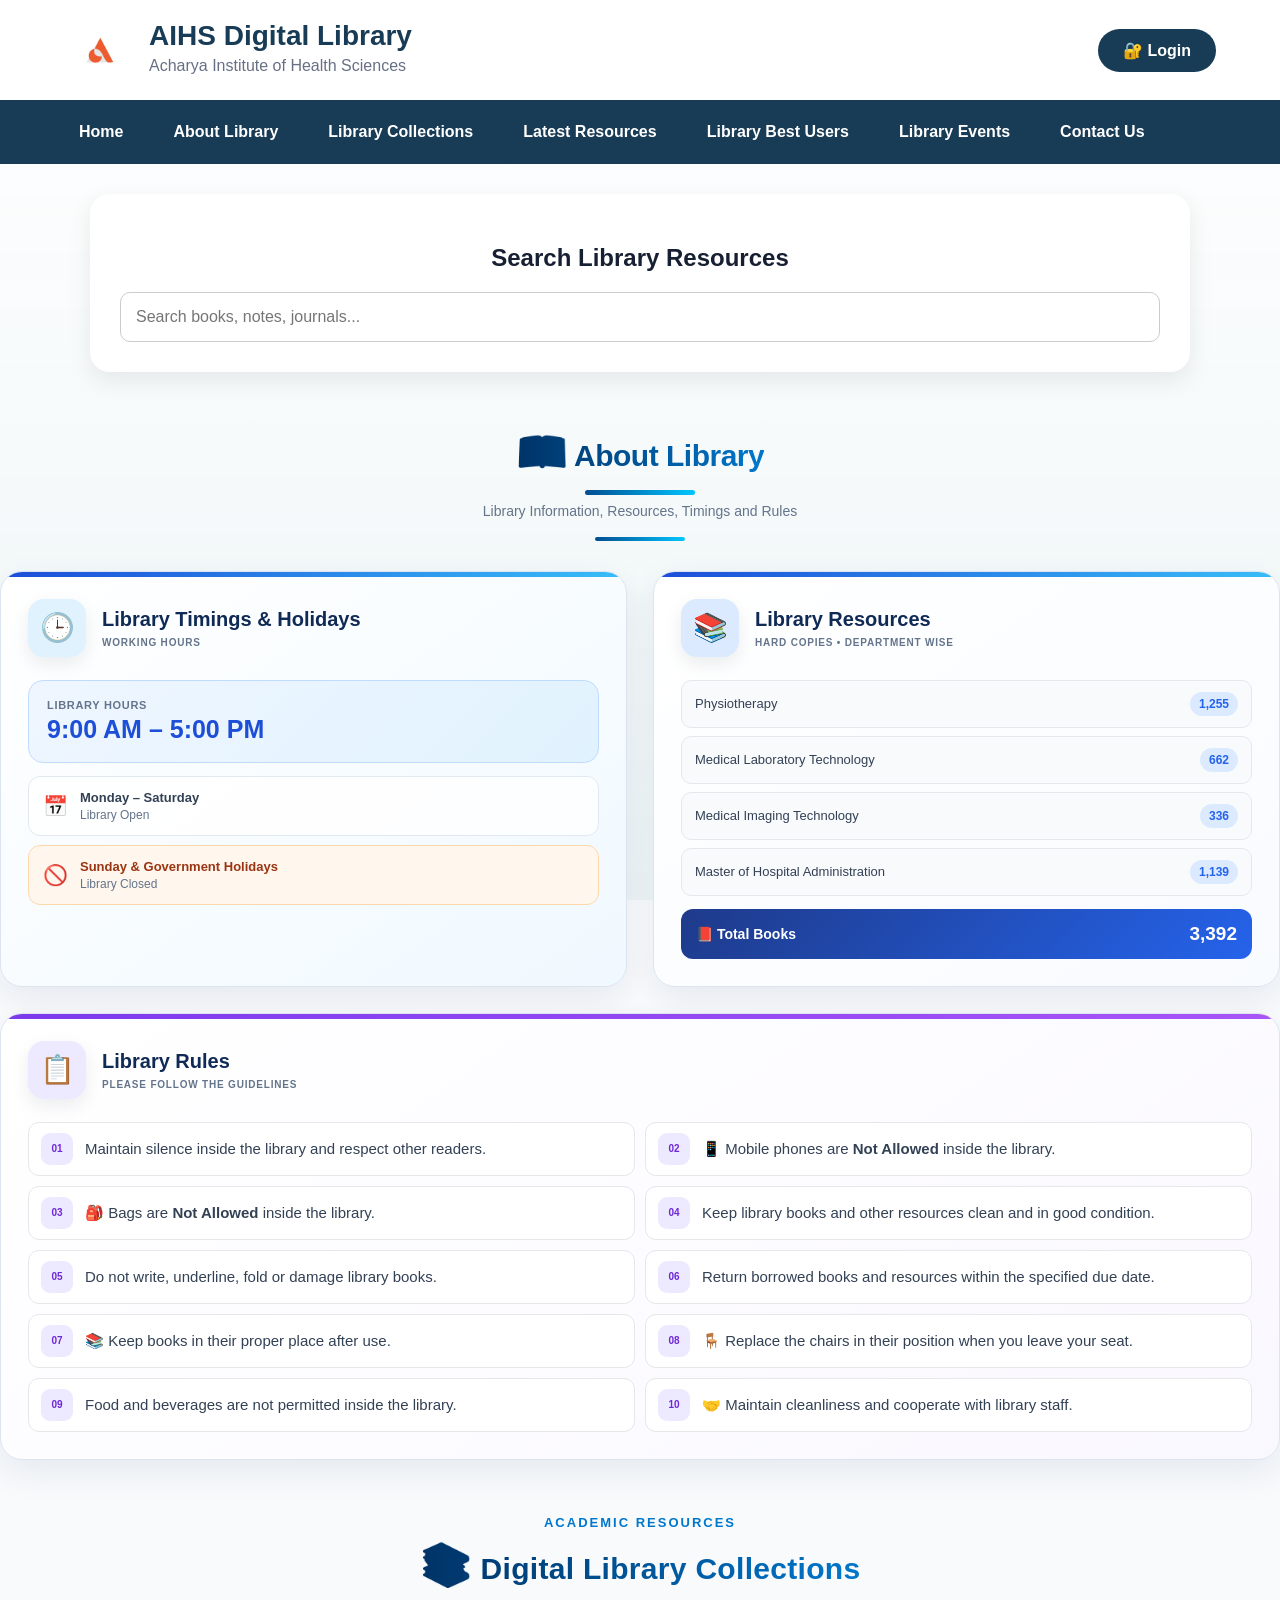
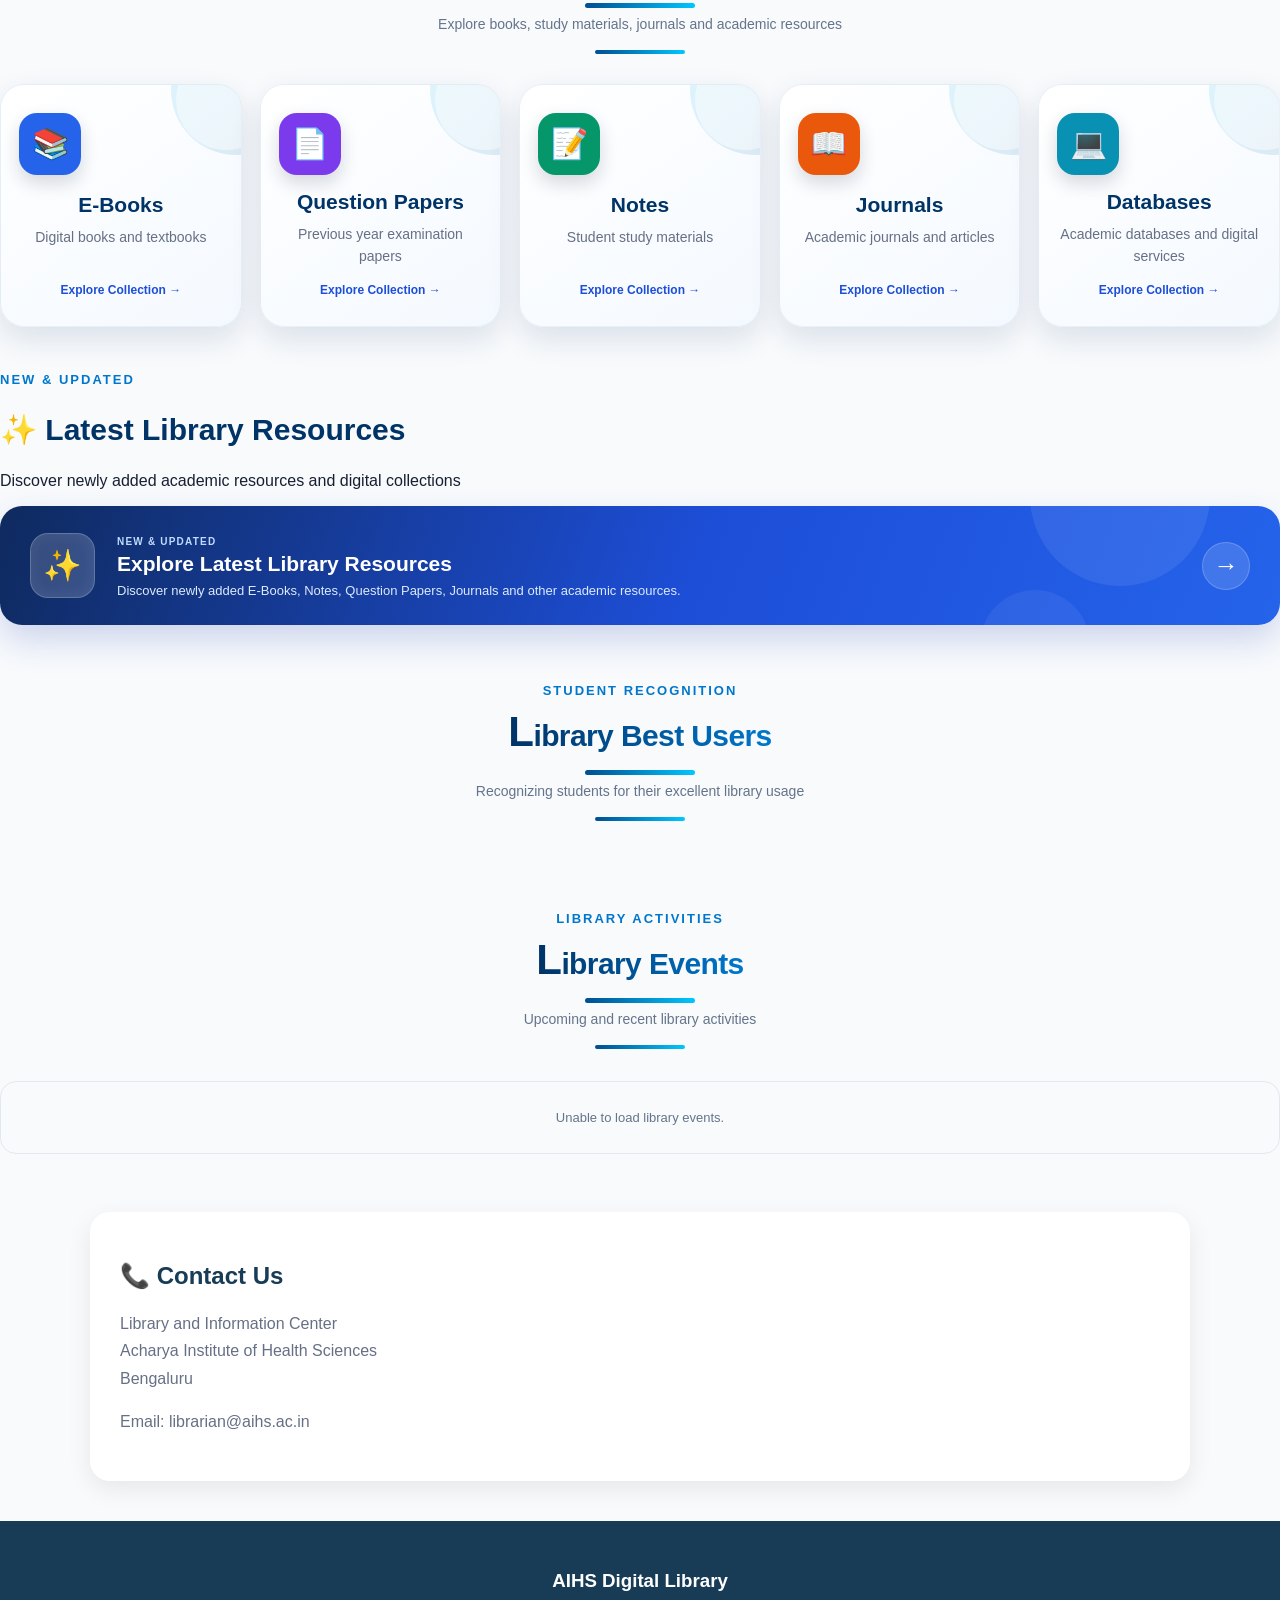
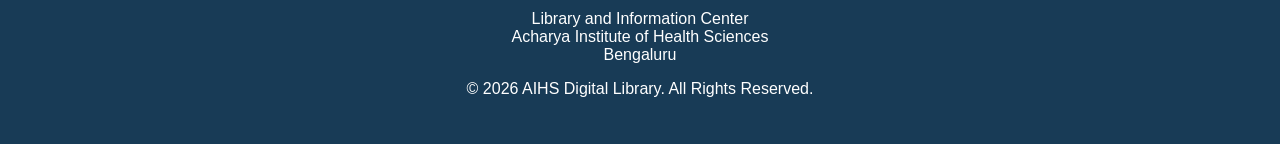
==== commit c1ece654: "Revise titles and descriptions in index.html Updated section titles and descriptions for academic re" ====
--- a/index.html
+++ b/index.html
@@ -1040,10 +1040,21 @@
 >
 
 
+    <div class="section-title">
+
+    <span class="section-kicker">
+        ACADEMIC RESOURCES
+    </span>
+
     <h2>
-        📚 Library Collections
+        📚 Digital Library Collections
     </h2>
 
+    <p>
+        Explore books, notes, journals and academic resources
+    </p>
+
+</div>
 
     <div class="collection-grid">
 
@@ -1155,9 +1166,21 @@
 
         <div class="section-head">
 
-            <h2>
-                📚 Latest Resources
-            </h2>
+           <div class="section-title">
+
+    <span class="section-kicker">
+        NEW & UPDATED
+    </span>
+
+    <h2>
+        ✨ Latest Library Resources
+    </h2>
+
+    <p>
+        Discover newly added digital learning resources
+    </p>
+
+</div>
 
         </div>
 
--- a/styles.css
+++ b/styles.css
@@ -6956,3 +6956,96 @@
 }
 
 }
+
+/* =====================================
+   PREMIUM SECTION TITLE STYLE
+===================================== */
+
+
+.section-title{
+
+    text-align:center;
+
+    margin:55px 0 35px;
+
+}
+
+
+
+.section-title h2{
+
+    font-size:34px;
+
+    font-weight:900;
+
+    color:#003366;
+
+    margin:0;
+
+    letter-spacing:.3px;
+
+    position:relative;
+
+    display:inline-block;
+
+}
+
+
+
+/* Bottom Premium Bar */
+
+.section-title h2::after{
+
+    content:"";
+
+    display:block;
+
+    width:110px;
+
+    height:5px;
+
+    margin:14px auto 0;
+
+    border-radius:20px;
+
+    background:
+
+    linear-gradient(
+        90deg,
+        #004e92,
+        #00c6ff
+    );
+
+}
+
+
+
+.section-title p{
+
+    margin-top:18px;
+
+    font-size:16px;
+
+    color:#667085;
+
+}
+
+
+
+/* Small label above title */
+
+.section-kicker{
+
+    display:block;
+
+    font-size:13px;
+
+    font-weight:700;
+
+    letter-spacing:2px;
+
+    color:#0077cc;
+
+    margin-bottom:10px;
+
+}
